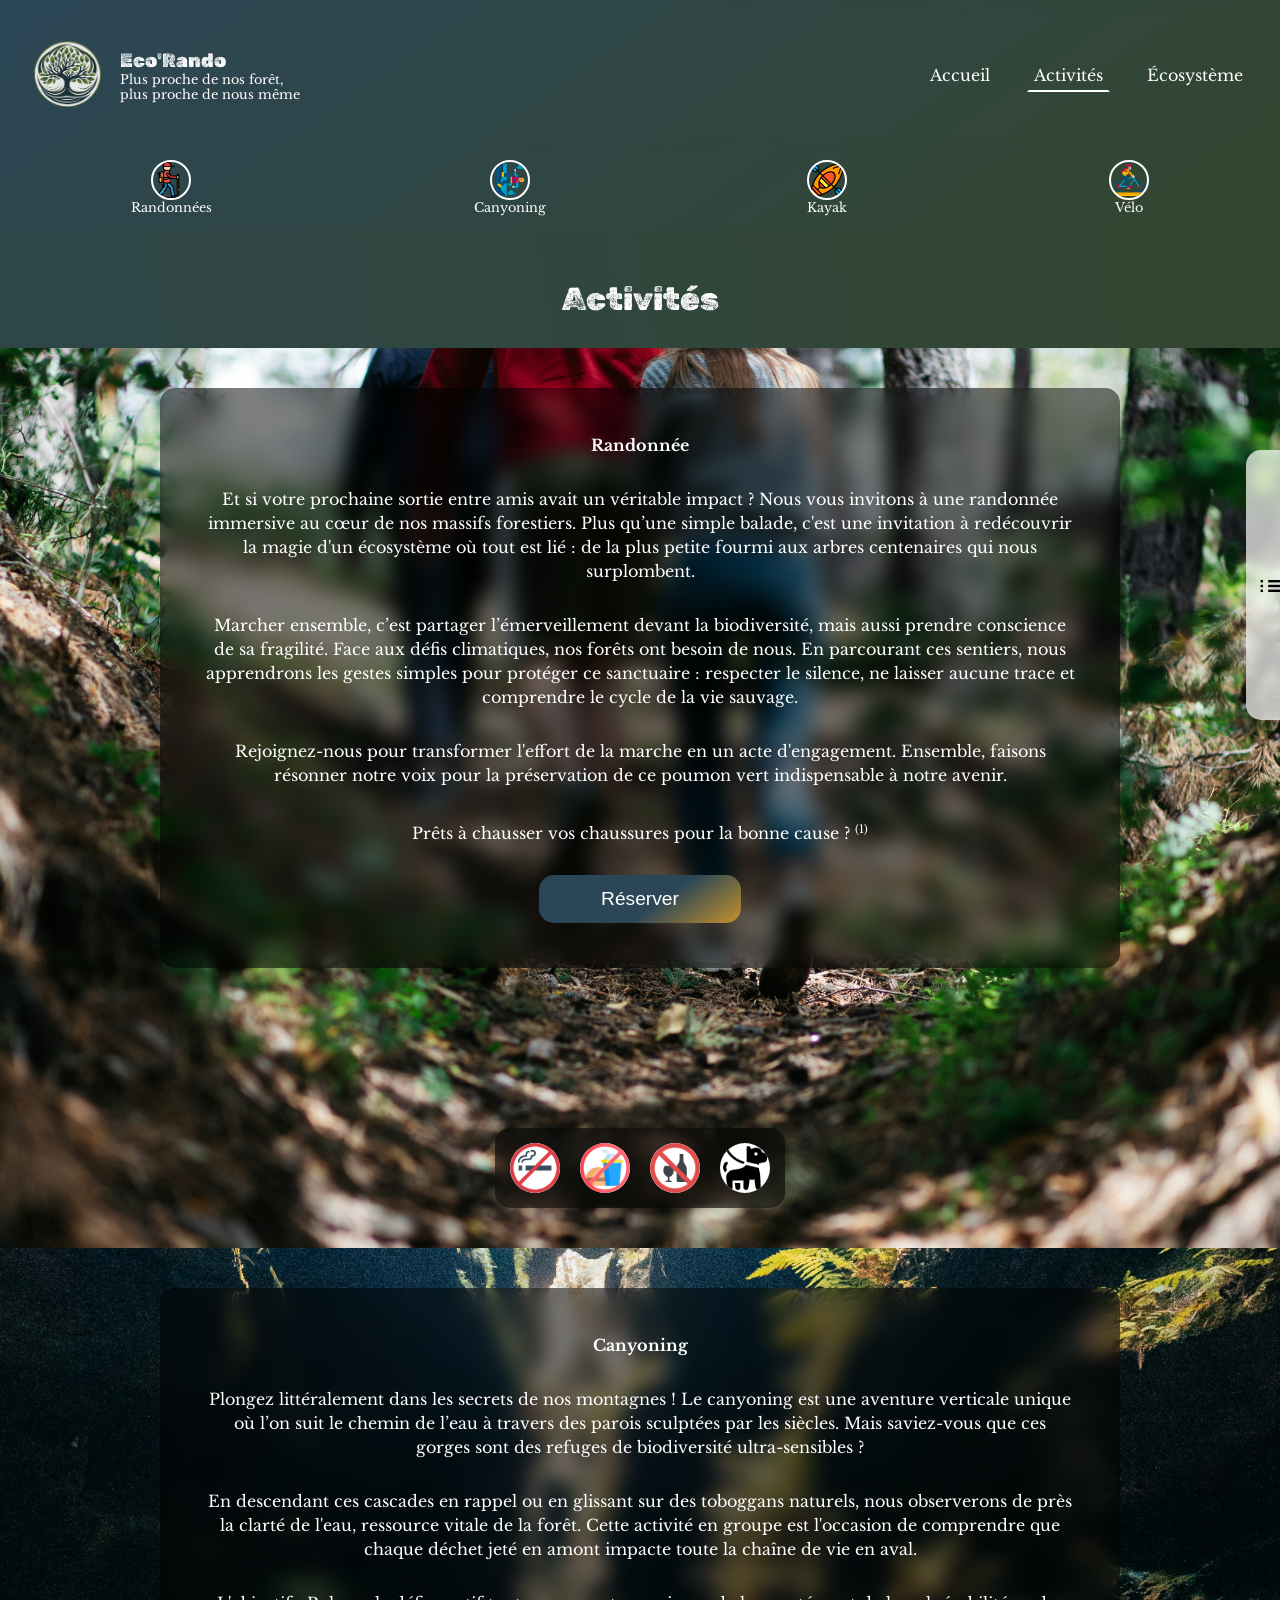
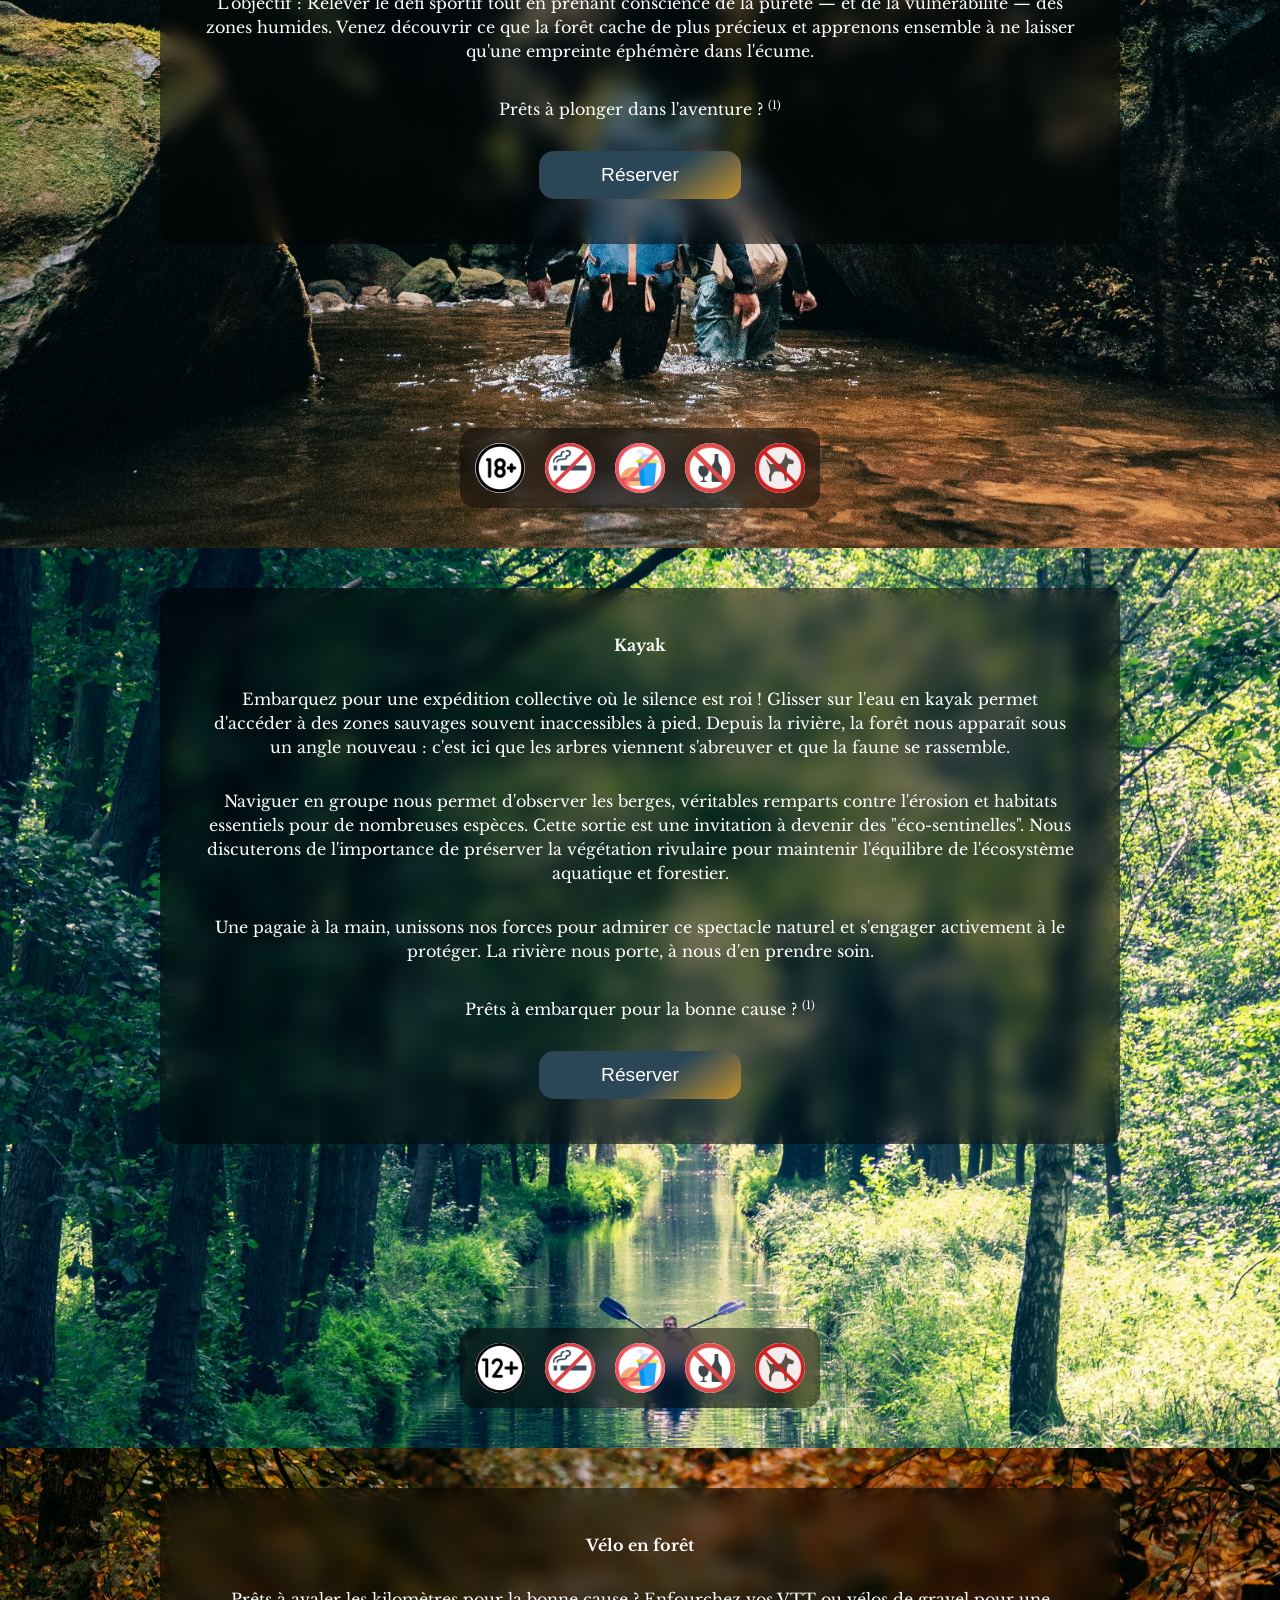
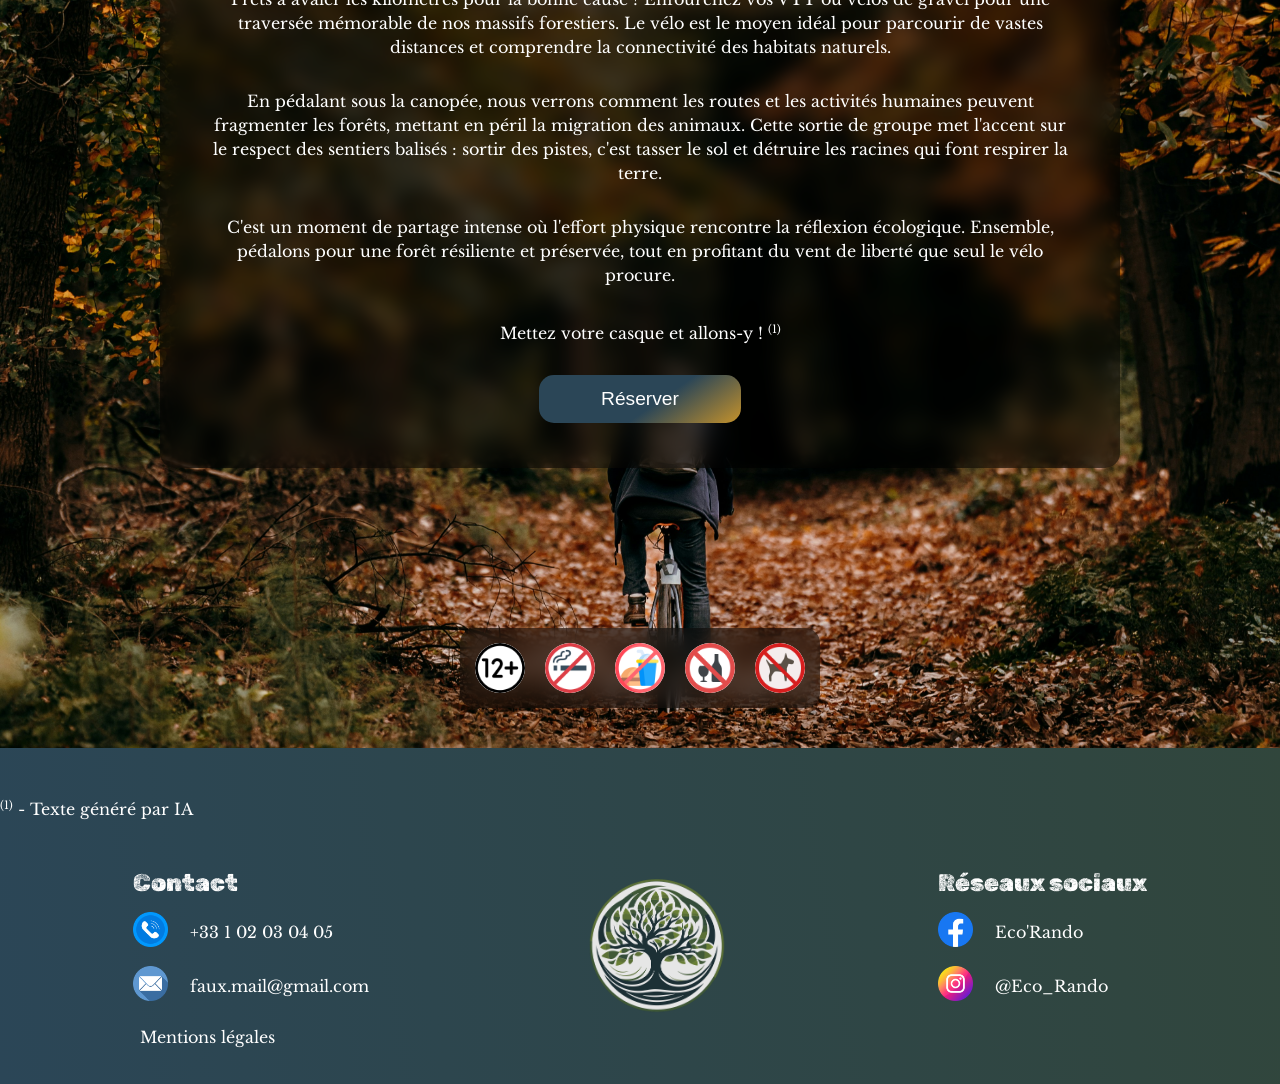
==== pages/activite.html @ 5f913b4e "activite html + css" ====
<!DOCTYPE html>
<html lang="en">
<head>
    <meta charset="UTF-8">
    <meta name="viewport" content="width=device-width, initial-scale=1.0">
    <meta name="author" content="Jeremy D. - Ymeh-Git">
    <meta name="description" content="Page des activités programmées en groupe(randonnées, balades, cyclisme, canyoning, parapentes, ...)">
    <link rel="stylesheet" href="../css/style.css">
    <link rel="stylesheet" href="../css/activite/activite.css">
    <link rel="stylesheet" href="../css/activite/activite-mobile.css">
    <link rel="shortcut icon" href="../img/logo/mickeylit-ai-generated-pixabay.png" type="image/x-icon">
    <title>Eco'Rando - Acitivités</title>
</head>
<body>
    <!-- HEADER -->
    <header id="top">
        <div class="header-name-logo">
            <a href="../index.html">
            <img 
            src="../img/logo/mickeylit-ai-generated-pixabay.png" 
            alt="Logo Eco'Rando arbre générée par IA - Logo de Mickeylit - Pixabay.com" 
            class="logo header-logo">
            </a>
            <div class="name-intro">
                <h1>Eco'Rando</h1>
                <p>Plus proche de nos forêt, <br>plus proche de nous même</p>
            </div>
        </div>
        <label for="burger-menu-input">☰</label>
        <input type="checkbox" id="burger-menu-input" />
        <nav class="header-nav">
            <div class="burger-menu-items">
                <a href="../index.html" class="btn-text-white">Accueil</a>
                <a href="./activite.html" class="btn-text-white active">Activités</a>
                <a href="./ecosysteme.html" class="btn-text-white">Écosystème</a>
            </div>
        </nav>
    </header>
    <!-- MAIN CONTENT -->
    <main class="pb-30">
        <!-- METTRE UNE NAV ASIDE -->
        <nav class="aside-nav">
            <div class="aside-nav-text">
                ⫶☰
            </div>
            <div class="aside-nav-btn">
                <a href="#top">🔝</a>
                <a href="#rando"><img src="../img/logo/marche-freepik-flaticon.png" alt="Bonhomme qui marche - Logo de Freepik - Flaticon.com"></a>
                <a href="#canyoning"><img src="../img/logo/canyoning-paul-j-falticon.png" alt="Bonhomme remontant une rivière - Logo de Paul J. - Flaticon.com"></a>
                <a href="#kayak"><img src="../img/logo/kayak-smashicon-flaticon.png" alt="Kayak vu du dessus - Logo de Smashicon - Flaticon.com"></a>
                <a href="#cycling"><img src="../img/logo/velo-de-montagne-flat-icons-flaticon.png" alt="Bonhomme sur un vélo - Logo de Flat Icons - Flaticon.com"></a>
            </div>
        </nav>
        <!-- NAV -->
        <nav class="section-nav">
            <div class="section-nav-btn-text to-top">
                <a href="#top">🔝</a>
            </div>
            <div class="section-nav-btn-text">
                <a href="#rando"><img src="../img/logo/marche-freepik-flaticon.png" alt="Bonhomme qui marche - Logo de Freepik - Flaticon.com"></a>
                <p>Randonnées</p>
            </div>
            <div class="section-nav-btn-text">
                <a href="#canyoning"><img src="../img/logo/canyoning-paul-j-falticon.png" alt="Bonhomme remontant une rivière - Logo de Paul J. - Flaticon.com"></a>
                <p>Canyoning</p>
            </div>
            <div class="section-nav-btn-text">
                <a href="#kayak"><img src="../img/logo/kayak-smashicon-flaticon.png" alt="Kayak vu du dessus - Logo de Smashicon - Flaticon.com"></a>
                <p>Kayak</p>
            </div>
            <div class="section-nav-btn-text">
                <a href="#cycling"><img src="../img/logo/velo-de-montagne-flat-icons-flaticon.png" alt="Bonhomme sur un vélo - Logo de Flat Icons - Flaticon.com"></a>
                <p>Vélo</p>
            </div>
        </nav>
        <h2 class="section-title">Activités</h2>
        <section class="section-activite" id="rando">
            <img src="../img/randonnee-yevhenii-dubrovskyi--unsplash.jpg" alt="" class="section-activite-logo">
            <div class="text-lien">
                <h3>Randonnée</h3>
                <p class="desktop">
                    Et si votre prochaine sortie entre amis avait un véritable impact ? Nous vous invitons à une randonnée immersive au cœur de nos massifs forestiers. Plus qu’une simple balade, c'est une invitation à redécouvrir la magie d'un écosystème où tout est lié : de la plus petite fourmi aux arbres centenaires qui nous surplombent.
                </p>
                <p>
                    Marcher ensemble, c’est partager l’émerveillement devant la biodiversité, mais aussi prendre conscience de sa fragilité. Face aux défis climatiques, nos forêts ont besoin de nous. En parcourant ces sentiers, nous apprendrons les gestes simples pour protéger ce sanctuaire : respecter le silence, ne laisser aucune trace et comprendre le cycle de la vie sauvage.
                </p>
                <p class="desktop">
                    Rejoignez-nous pour transformer l'effort de la marche en un acte d'engagement. Ensemble, faisons résonner notre voix pour la préservation de ce poumon vert indispensable à notre avenir.
                </p>
                <p>
                    Prêts à chausser vos chaussures pour la bonne cause ? <sup>(1)</sup> 
                </p>
                <div class="lien">
                    <!-- A modal as a reminder about restriction -->
                    <a href="#modal-info-rando" class="btn">Réserver</a>
                </div>
            </div>
            <div class="prevention">
                <img src="../img/logo/prevention/ne-pas-fumer-smalllikeart-flaticon.png" alt="Interdit de fumer - Logo de Smalllikeart - Flaticon.com">
                <img src="../img/logo/prevention/pas-de-nourriture-freepik-flaticon.png" alt="Pas de nourriture - Logo de Freepik - Flaticon.com">
                <img src="../img/logo/prevention/pas-dalcool-vector-market-flaticon.png" alt="Pas d'alcool - Logo de Vector Market - Flaticon.com">
                <img src="../img/logo/prevention/chien-en-laisse-ayub-irawan-flaticon.png" alt="Animal en laisse - Logo de Ayub Irawan - Flaticon.com">
            </div>
        </section>
        <section class="section-activite" id="canyoning">
            <img src="../img/canyoning-josh-fotheringham-GwRlyykKg-M-unsplash.jpg" alt="" class="section-activite-logo">
            <div class="text-lien">
                <h3>Canyoning</h3>
                <p class="desktop">
                    Plongez littéralement dans les secrets de nos montagnes ! Le canyoning est une aventure verticale unique où l’on suit le chemin de l’eau à travers des parois sculptées par les siècles. Mais saviez-vous que ces gorges sont des refuges de biodiversité ultra-sensibles ?
                </p>
                <p>
                    En descendant ces cascades en rappel ou en glissant sur des toboggans naturels, nous observerons de près la clarté de l'eau, ressource vitale de la forêt. Cette activité en groupe est l'occasion de comprendre que chaque déchet jeté en amont impacte toute la chaîne de vie en aval.
                </p>
                <p class="desktop">
                    L'objectif : Relever le défi sportif tout en prenant conscience de la pureté — et de la vulnérabilité — des zones humides. Venez découvrir ce que la forêt cache de plus précieux et apprenons ensemble à ne laisser qu'une empreinte éphémère dans l'écume.
                </p>
                <p>
                    Prêts à plonger dans l'aventure ? <sup>(1)</sup> 
                </p>
                <div class="lien">
                    <!-- A modal as a reminder about restriction -->
                    <a href="#modal-info-canyoning" class="btn">Réserver</a>
                </div>
            </div>
            <div class="prevention">
                <img src="../img/logo/prevention/18-ans-et-plus-altop7-flaticon.png" alt="Interdit aux moins de 18 ans">
                <img src="../img/logo/prevention/ne-pas-fumer-smalllikeart-flaticon.png" alt="Interdit de fumer - Logo de Smalllikeart - Flaticon.com">
                <img src="../img/logo/prevention/pas-de-nourriture-freepik-flaticon.png" alt="Pas de nourriture - Logo de Freepik - Flaticon.com">
                <img src="../img/logo/prevention/pas-dalcool-vector-market-flaticon.png" alt="Pas d'alcool - Logo de Vector Market - Flaticon.com">
                <img src="../img/logo/prevention/pas-danimaux-de-compagnie-roundicons-flaticon.png" alt="Interdit aux animaux de compagnie - Logo de Roundicons - Flaticon.com">
            </div>
        </section>
        <section class="section-activite" id="kayak">
            <img src="../img/kayak-philippe-oursel-Oer7jCMqZtk-unsplash.jpg" alt="" class="section-activite-logo">
            <div class="text-lien">
                <h3>Kayak</h3>
                <p class="desktop">
                    Embarquez pour une expédition collective où le silence est roi ! Glisser sur l'eau en kayak permet d'accéder à des zones sauvages souvent inaccessibles à pied. Depuis la rivière, la forêt nous apparaît sous un angle nouveau : c'est ici que les arbres viennent s'abreuver et que la faune se rassemble.
                </p>
                <p>
                    Naviguer en groupe nous permet d'observer les berges, véritables remparts contre l'érosion et habitats essentiels pour de nombreuses espèces. Cette sortie est une invitation à devenir des "éco-sentinelles". Nous discuterons de l'importance de préserver la végétation rivulaire pour maintenir l'équilibre de l'écosystème aquatique et forestier.
                </p>
                <p class="desktop">
                    Une pagaie à la main, unissons nos forces pour admirer ce spectacle naturel et s'engager activement à le protéger. La rivière nous porte, à nous d'en prendre soin.
                </p>
                <p>
                    Prêts à embarquer pour la bonne cause ? <sup>(1)</sup> 
                </p>
                <div class="lien">
                    <!-- A modal as a reminder about restriction -->
                    <a href="#modal-info-kayak" class="btn">Réserver</a>
                </div>
            </div>
            <div class="prevention">
                <img src="../img/logo/prevention/12-freepik-flaticon.png" alt="Interdit aux moins de 12 ans - Logo de Freepik - Flaticon.com">
                <img src="../img/logo/prevention/ne-pas-fumer-smalllikeart-flaticon.png" alt="Interdit de fumer - Logo de Smalllikeart - Flaticon.com">
                <img src="../img/logo/prevention/pas-de-nourriture-freepik-flaticon.png" alt="Pas de nourriture - Logo de Freepik - Flaticon.com">
                <img src="../img/logo/prevention/pas-dalcool-vector-market-flaticon.png" alt="Pas d'alcool - Logo de Vector Market - Flaticon.com">
                <img src="../img/logo/prevention/pas-danimaux-de-compagnie-roundicons-flaticon.png" alt="Interdit aux animaux de compagnie - Logo de Roundicons - Flaticon.com">
            </div>
        </section>
        <section class="section-activite" id="cycling">
            <img src="../img/velo-jorgen-hendriksen-xu2pJBFTW-M-unsplash.jpg" alt="" class="section-activite-logo">
            <div class="text-lien">
                <h3>Vélo en forêt</h3>
                <p>
                    Prêts à avaler les kilomètres pour la bonne cause ? Enfourchez vos VTT ou vélos de gravel pour une traversée mémorable de nos massifs forestiers. Le vélo est le moyen idéal pour parcourir de vastes distances et comprendre la connectivité des habitats naturels.
                </p>
                <p class="desktop">
                    En pédalant sous la canopée, nous verrons comment les routes et les activités humaines peuvent fragmenter les forêts, mettant en péril la migration des animaux. Cette sortie de groupe met l'accent sur le respect des sentiers balisés : sortir des pistes, c'est tasser le sol et détruire les racines qui font respirer la terre.
                </p>
                <p class="desktop">
                    C'est un moment de partage intense où l'effort physique rencontre la réflexion écologique. Ensemble, pédalons pour une forêt résiliente et préservée, tout en profitant du vent de liberté que seul le vélo procure.
                </p>
                <p>
                    Mettez votre casque et allons-y ! <sup>(1)</sup> 
                </p>
                <div class="lien">
                    <!-- A modal as a reminder about restriction -->
                    <a href="#modal-info-velo" class="btn">Réserver</a>
                </div>
            </div>
            <div class="prevention">
                <img src="../img/logo/prevention/12-freepik-flaticon.png" alt="Interdit aux moins de 12 ans - Logo de Freepik - Flaticon.com">
                <img src="../img/logo/prevention/ne-pas-fumer-smalllikeart-flaticon.png" alt="Interdit de fumer - Logo de Smalllikeart - Flaticon.com">
                <img src="../img/logo/prevention/pas-de-nourriture-freepik-flaticon.png" alt="Pas de nourriture - Logo de Freepik - Flaticon.com">
                <img src="../img/logo/prevention/pas-dalcool-vector-market-flaticon.png" alt="Pas d'alcool - Logo de Vector Market - Flaticon.com">
                <img src="../img/logo/prevention/pas-danimaux-de-compagnie-roundicons-flaticon.png" alt="Interdit aux animaux de compagnie - Logo de Roundicons - Flaticon.com">
            </div>
        </section>
    </main>
    <p class="text-start"><sup>(1)</sup> - Texte généré par IA</p>
    <!-- FOOTER -->
    <footer class="footer pt-50">
        <!-- CONTACT SECTION -->
        <section class="contact">
            <h2>Contact</h2>
            <div class="phone">
                <a href="phoneto:0102030405">
                    <img 
                    src="../img/logo/telephone-ADI_ICONS-flaticon.png" 
                    alt="Logo Téléphone - Logo de ADI_ICONS - Flaticon.com" 
                    class="footer-img">
                </a>
                <a href="phoneto:0102030405" class="btn-text-white">+33 1 02 03 04 05</a>
            </div>
            <div class="email">
                <a href="mailto:faux.mail@gmail.com">
                    <img 
                    src="../img/logo/email-freepik-flaticon.png" 
                    alt="Logo Mail - Logo de Freepik - Flaticon.com" 
                    class="footer-img">
                </a>
                <a href="mailto:faux.mail@gmail.com" class="btn-text-white">faux.mail@gmail.com</a>
            </div>
            <a href="#modal-mentions-légale" class="btn-text-white">Mentions légales</a>
        </section>
        <!-- LOGO -->
        
        <a href="./index.html">
            <img 
            src="../img/logo/mickeylit-ai-generated-pixabay.png" 
            alt="Logo Eco'Rando arbre générée par IA - Logo de Mickeylit - Pixabay.com" 
            class="logo footer-logo">
        </a>
        <!-- SOCIAL MEDIA SECTION -->
        <section class="reseau">
            <h2>Réseaux sociaux</h2>
            <div class="facebook">
                <a href="https://www.facebook.com">
                    <img 
                    src="../img/logo/freepik-facebook-flaticon.png" 
                    alt="Logo Facebook - Logo de Freepik - Flaticon.com" 
                    class="footer-img">
                </a>
                <a href="https://www.facebook.com" class="btn-text-white">Eco'Rando</a>
            </div>
            <div class="instagram">
                <a href="https://www.instagram.com">
                    <img 
                    src="../img/logo/Laisa-islam-instagram-flaticon.png" 
                    alt="Logo Instagram - Logo de Laisa Islam - Flaticon.com" 
                    class="footer-img">
                </a>
                <a href="https://www.instagram.com" class="btn-text-white">@Eco_Rando</a>
            </div>
        </section>
    </footer>
</body>
</html>
---- css/style.css ----
/* FONT IMPORT */
@import url('https://fonts.googleapis.com/css2?family=Rubik+Dirt&display=swap');
@import url('https://fonts.googleapis.com/css2?family=Libre+Baskerville:ital,wght@0,400..700;1,400..700&display=swap');

/* CSS IMPORT */
@import './layout/footer/footer.css';
@import './layout/footer/footer-mobile.css';
@import './layout/header/header.css';
@import './layout/header/header-mobile.css';

/* RESET */
*{
    padding: 0;
    margin: 0;
    box-sizing: border-box;
    font-size: 16px;
    /* confirmed accessibility with #34462e */
    color: #fff;
    font-family: "Libre Baskerville", serif;
}
/* GLOBAL */

*:focus{
    outline: 4px dashed #fff;
}

html{
    overflow-x: clip;
    scroll-behavior: smooth;
}

body{
    /* First test of color, BUT I like it and confirmed accessibility with WebAim contrast checker */
    background: linear-gradient(80deg,#2b4657, #34462e);
}

h1, h2{
    font-family: 'Rubik Dirt', system-ui;
    font-weight: 300;
}

a{
    text-decoration: none;
}

main{
    min-height: 100vh;
}

sup{
    font-size: 0.7em;
}

.section-title{
    margin-top: 50px;
    font-size: 2em;
    text-align: center;
}

.fixed-background-header{
    position:sticky;
    top: 0;
    left: 0;
    right: 0;
    height: 150px;
    background: linear-gradient(145deg,#2b4657, #34462e);
    background-size: 100% 100%;
    backdrop-filter: blur(150px);
    z-index: 3;
}

@media only screen and (max-width: 426px) {
    .fixed-background-header{
        height: 99px;
    }
}
/* /GLOBAL */

/* TOOLS CLASS */
/* TEXT */
.text-end{
    text-align: end;
}

.text-start{
    text-align: start;
}
/* PADDING */
.p-30{
    padding: 30px;
}

.pt-25{
    padding-top: 25px;
}

.pt-50{
    padding-top: 50px;
}

.pt-150{
    padding-top: 150px;
}

.pt-175{
    padding-top: 175px;
}

.px-30{
    padding-left: 30px;
    padding-right: 30px;
}

.py-50{
    padding-top: 50px;
    padding-bottom: 50px;
}
.pb-30{
    padding-bottom: 50px;
}

/* LOGO */
.logo{
    border-radius: 50%;
    transition: 0.8s;
}

.logo:hover{
    filter:drop-shadow(0 0 10px #fff);
    transform: scale(1.1);
}

/* BTN */
/* https://github.com/Ymeh-Git/btn-linear-gradient */
.btn{
    display: flex;
    flex-direction: row;
    justify-content: center;
    align-items: center;
    padding: 10px 60px;
    font-size: 1.2em;
    font-family: sans-serif;
    text-decoration: none;
    color: #fff;
    border-radius: 15px;
    border: 2px solid transparent;

    background: linear-gradient(145deg,#2b4657 30%, #ffaf1b 50% , #34462e 70%);
    background-size: 300% 300%;
    background-position: 5% 50%;
    transition: 
    background-position 0.8s,
    border-color 1s ease-in;
}

.btn:hover{
    background-position: 95% 50%;
    border-color: #fff;
}

.btn-text-white{
    padding: 5px;
    color: white;
    border: 2px solid transparent;
    transition: border-bottom-color 0.5s;
}

.btn-text-white:hover{
    /* confirmed accessibility with #34462e */
    border-bottom-color: #B3E1F9;
}

.active{
    /* confirmed accessibility with #34462e */
    border-bottom-color: #fff;
}

.italic{
    font-style: italic;
    text-decoration: underline;
    font-size: 0.8em;
}
/* /TOOLS CLASS */
---- css/activite/activite.css ----
header{
    position: absolute;
}

main{
    position: relative;
    display: flex;
    flex-direction: column;
    justify-content: flex-start;
    align-items: center;
}

.section-title{
    /* To match with gap in */
    margin-bottom: 30px;
}

/* ASIDE NAV */
.aside-nav{
    position: fixed;
    z-index: 5;
    top: 50%;
    left: 95%;

    display: flex;
    flex-direction: row;
    justify-content: flex-start;
    align-items: center;
    gap: 30px;
    width: 200px;
    padding: 15px 50px 15px 0;

    background-color: rgba(255, 255, 255, 0.7);
    backdrop-filter: blur(5px);
    border-radius: 15px;
    
    transform: translateX(30px);
    transition: 1s;
}

.aside-nav-text{
    display: flex;
    flex-direction: row;
    justify-content: center;
    align-items: center;
    width: 50px;
    height: 50px;
    color: black;
    font-size: 1.2em;
}

.aside-nav:hover, .aside-nav:has(a:focus){
    transform: translateX(-100px);
}

.aside-nav-text p{
    color: black;
}

.aside-nav-btn{
    display: flex;
    flex-direction: column;
    justify-content: flex-start;
    align-items: flex-end;
    gap: 10px;
}

.aside-nav a{
    width: 40px;
    height: 40px;

    display: flex;
    flex-direction: row;
    justify-content: center;
    align-items: center;

    border-radius: 50%;
    background-color: transparent;
    border: 2px solid white;
    transition: 1s;
}

.aside-nav a img{
    border-radius: 50%;
    width: 100%;
    height: 100%;
}

/* NAV BELOW HEADER */
.section-nav{
    padding-top: 160px;
    padding-bottom: 15px;
    width: 100%;
    background: linear-gradient(145deg,#2b4657, #34462e);
    display: flex;
    flex-direction: row;
    justify-content: space-around;
    align-items: center;
    z-index: 3;
}

.section-nav a{
    display: flex;
    flex-direction: row;
    justify-content: center;
    align-items: center;
    width: 40px;
    height: 40px;
    border-radius: 50%;
    background-color: transparent;
    border: 2px solid white;
    transition: 1s;
}

.section-nav a img{
    width: 100%;
    height: 100%;
    border-radius: 50%;
    object-fit: cover;
}

.section-nav a:hover, .aside-nav-btn a:hover{
    box-shadow: 0 0 10px white;
    background-color: #5287a8;
}

.section-nav-btn-text{
    display: flex;
    flex-direction: column;
    justify-content: center;
    align-items: center;
}

.section-nav-btn-text p{
    font-size: 0.8em;
}

/* SECTIONS */

.section-activite{
    position: relative;
    display: flex;
    flex-direction: column;
    justify-content: space-between;
    align-items: center;
    gap: 30px;

    width: 100%;
    min-height: 100vh;
    padding: 40px;
}

.section-activite-logo{
    position: absolute;
    z-index: -1;
    top: 0;
    right: 0;
    left: 0;

    width: 100%;
    height: 100%;
    
    object-fit: cover;
}

.prevention{
    display: flex;
    flex-direction: row;
    flex-wrap: wrap;
    justify-content: center;
    align-items: center;
    gap: 20px;
}

.prevention img{
    width: 50px;
    height: 50px;
    border-radius: 50%;
    background: white;
    object-fit: cover;
}

.prevention, .text-lien{
    padding: 15px;
    border-radius: 15px;
    background-color: rgba(0, 0, 0, 0.5);
    backdrop-filter: blur(10px);
}

.text-lien{
    display: flex;
    flex-direction: column;
    justify-content: flex-start;
    align-items: center;
    width: 80%;
    gap: 30px;
    padding: 45px;
    line-height: 1.5em;
}

.text-lien{
    text-align: center;
}

.text-lien .lien{
    display: flex;
    flex-direction: row;
    justify-content: flex-end;
    align-items: flex-end;
}

.to-top{
    display: none;
}
---- css/activite/activite-mobile.css ----
@media only screen and (max-width: 426px) {
    .asided-nav{
        display: none;
    }

    .to-top{
        display: flex;
        flex-direction: row;
        justify-content: center;
        align-items: center;
    }

    .section-nav{
        position: fixed;
    }

    .section-nav{
        /* 99px(header) + 15px(padding-bottom) */
        padding: 0;
        flex-direction: column;
        height: 100vh;
        width: 12%;

        right: 0;
        top: 0;
        bottom: 0;
        background: linear-gradient(0deg,#2b4657, #34462e);
    }

    .section-nav .section-nav-btn-text p{
        display: none;
    }

    .section-title{
        /* 185px (header+section-nav) +15px */
        margin-top: 114px;
        width: 100%;
        padding-right: 12%;
    }

    .section-activite{
        padding: 20px 0;
        padding-right: calc(12% + 10px);
        justify-content: center;
    }

    .text-lien{
        text-align: start;
        padding: 20px;
    }
    .desktop{
        display: none;
    }

    .prevention{
        display: none;
    }

    footer{
        padding: 10px;
        padding-right: calc(12% + 10px);
    }
}
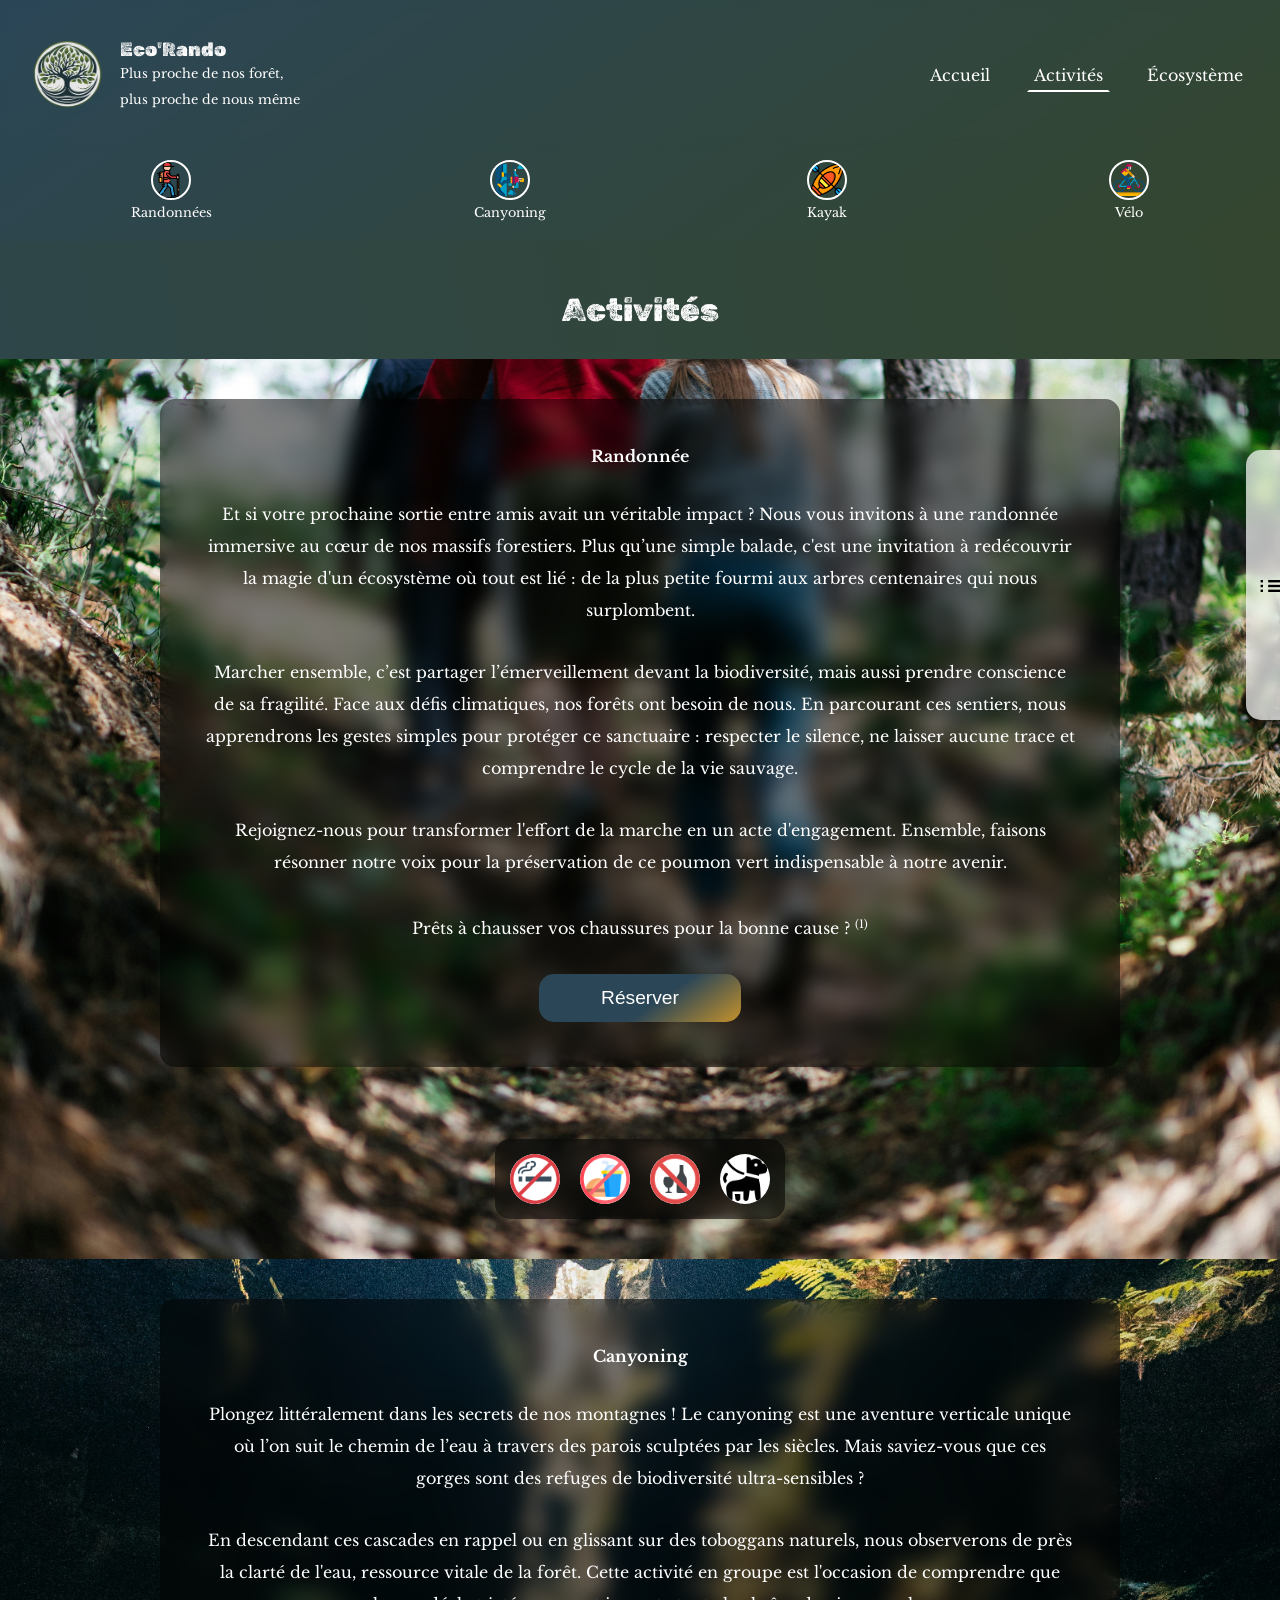
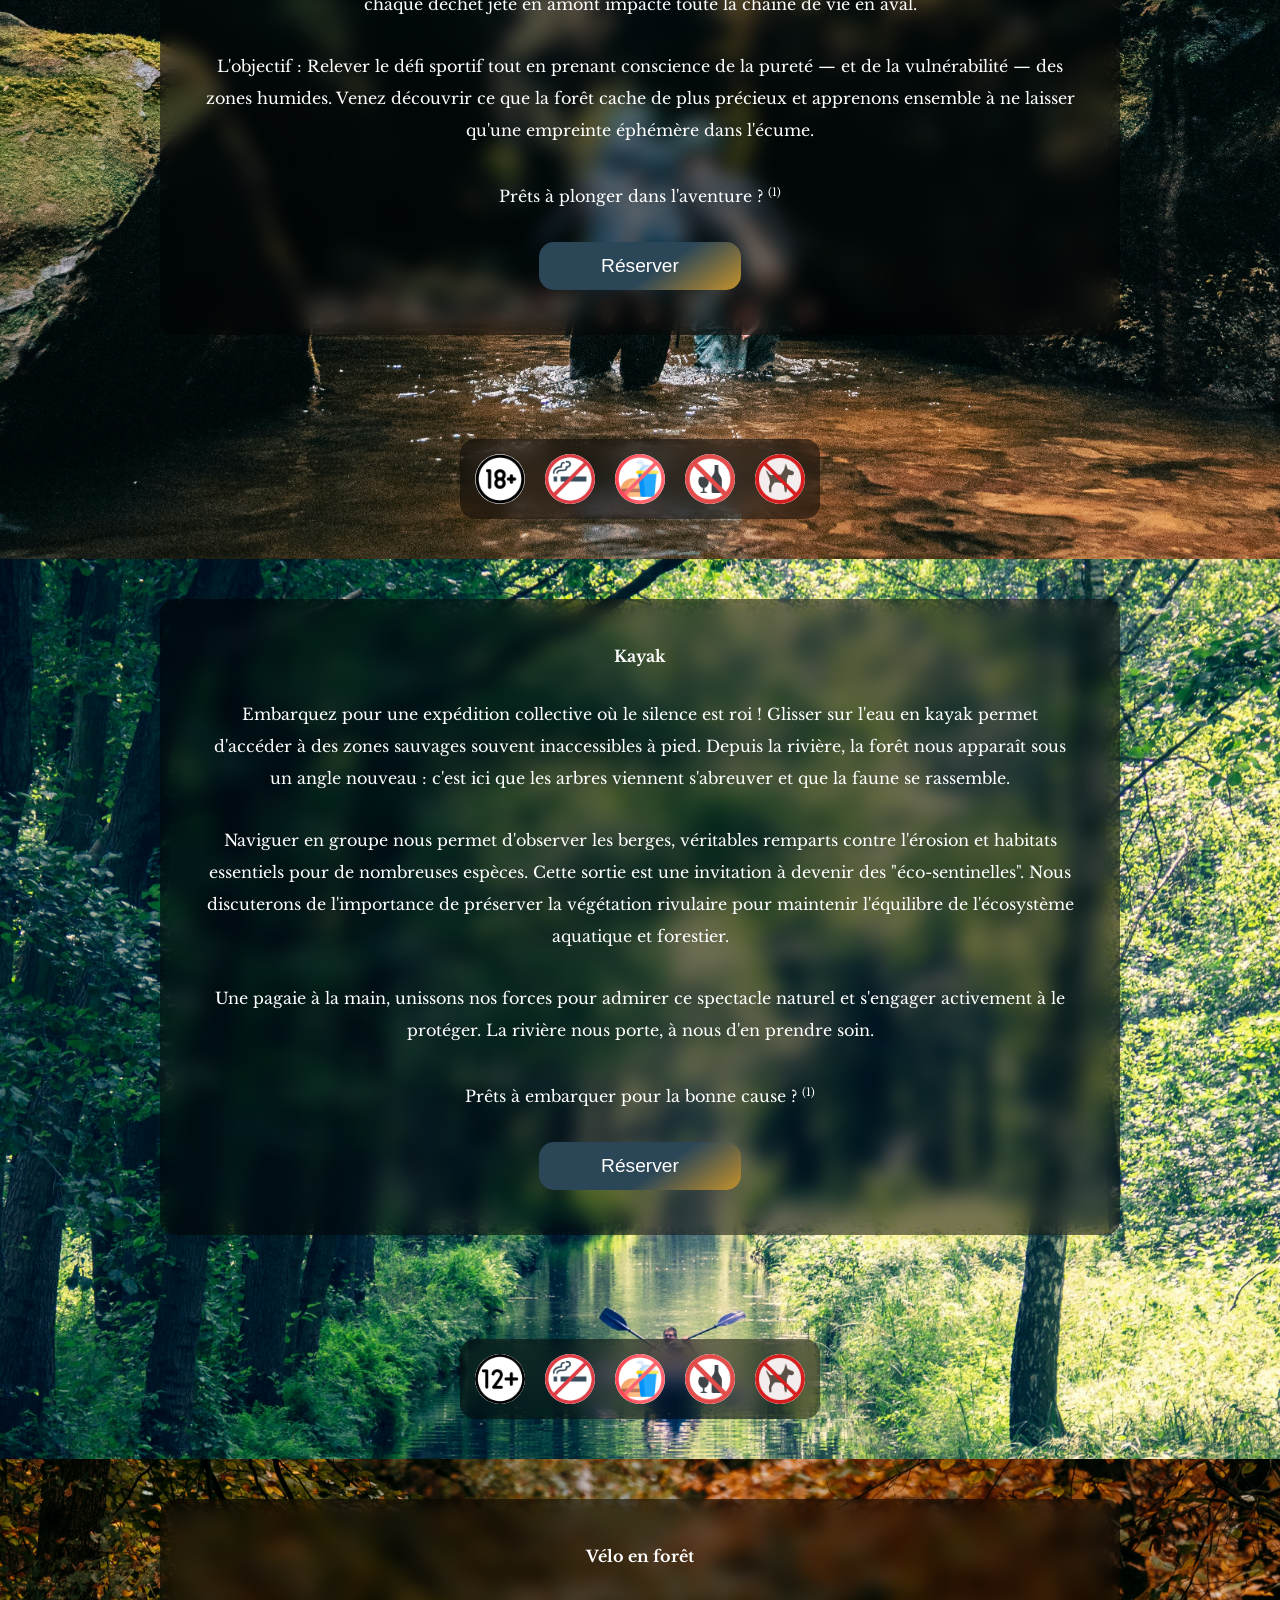
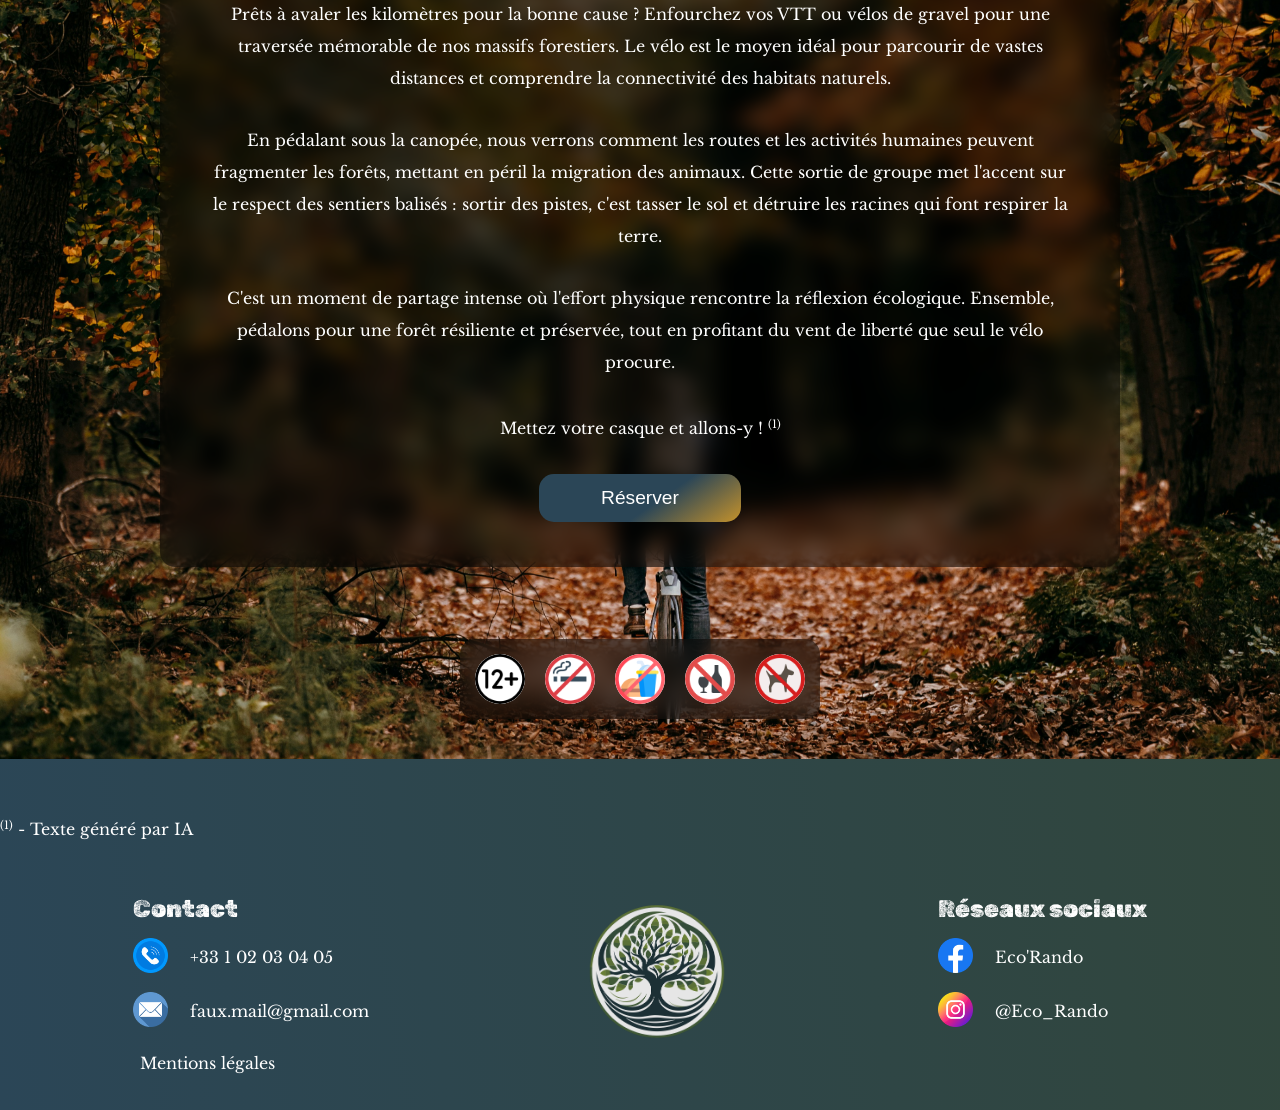
==== commit 1bc9c161: "Modals" ====
--- a/pages/activite.html
+++ b/pages/activite.html
@@ -189,10 +189,203 @@
                 <img src="../img/logo/prevention/pas-danimaux-de-compagnie-roundicons-flaticon.png" alt="Interdit aux animaux de compagnie - Logo de Roundicons - Flaticon.com">
             </div>
         </section>
+            
+        <!-- MODALS -->
+         
+        <!-- MODAL RANDO -->
+        <div id="modal-info-rando" class="overlay">
+            <div class="modal">
+                <h2>Conditions avant réservation</h2>
+                <a class="close" href="#rando">&times;</a>
+                <div class="modal-content">
+                    <div class="modal-prevention">
+                        <p>Concernant l'environnement en général, quelques règles à rappeler : </p>
+                        <p class="message-urgent">⚠️ Ne nourrissez jamais les animaux sauvages et n'interagissez pas avec eux ⚠️</p>
+                        <p class="message-urgent">⚠️ remportez absolument tous vos déchets ⚠️</p>
+                        <div class="modal-image-text">
+                            <img src="../img/logo/prevention/ne-pas-fumer-smalllikeart-flaticon.png" alt="Interdit de fumer - Logo de Smalllikeart - Flaticon.com">
+                            <p>Interdit de fumer</p>
+                        </div>
+                        <div class="modal-image-text">
+                            <img src="../img/logo/prevention/pas-de-nourriture-freepik-flaticon.png" alt="Pas de nourriture - Logo de Freepik - Flaticon.com">
+                            <p>Pas de nourriture</p>
+                        </div>
+                        <div class="modal-image-text">
+                            <img src="../img/logo/prevention/pas-dalcool-vector-market-flaticon.png" alt="Pas d'alcool - Logo de Vector Market - Flaticon.com">
+                            <p>Pas d'alcool</p>
+                        </div>
+                        <div class="modal-image-text">
+                            <img src="../img/logo/prevention/chien-en-laisse-ayub-irawan-flaticon.png" alt="Animal en laisse - Logo de Ayub Irawan - Flaticon.com">
+                            <p>Animaux de compagnies autorisés uniquement en laisse</p>
+                        </div>
+                    </div>
+                    <form action="#modal-reservation" method="#">
+                        <input type="checkbox" name="agreeTerms" id="agreeTerms" required class="input-check">
+                        <label for="agreeTerms">J'accepte de respecter l'integralité des règles</label>
+                        <div class="btn-field">
+                            <input type="submit" value="Continuer" class="btn btn-next">
+                            <a class="btn-close" href="#rando">Annuler</a>
+                        </div>
+                    </form>
+                </div>
+            </div>
+        </div>
+        
+        <!-- MODAL CANYONING -->
+        <div id="modal-info-canyoning" class="overlay">
+            <div class="modal">
+                <h2>Conditions avant réservation</h2>
+                <a class="close" href="#canyoning">&times;</a>
+                <div class="modal-content">
+                    <div class="modal-prevention">
+                        <p>Concernant l'environnement en général, quelques règles à rappeler : </p>
+                        <p class="message-urgent">⚠️ Ne nourrissez jamais les animaux sauvages et n'interagissez pas avec eux ⚠️</p>
+                        <p class="message-urgent">⚠️ remportez absolument tous vos déchets ⚠️</p>
+                        <div class="modal-image-text">
+                            <img src="../img/logo/prevention/18-ans-et-plus-altop7-flaticon.png" alt="Interdit aux moins de 18 ans">
+                            <p>Interdit aux moins de 18 ans</p>
+                        </div>
+                        <div class="modal-image-text">
+                            <img src="../img/logo/prevention/ne-pas-fumer-smalllikeart-flaticon.png" alt="Interdit de fumer - Logo de Smalllikeart - Flaticon.com">
+                            <p>Interdit de fumer</p>
+                        </div>
+                        <div class="modal-image-text">
+                            <img src="../img/logo/prevention/pas-de-nourriture-freepik-flaticon.png" alt="Pas de nourriture - Logo de Freepik - Flaticon.com">
+                            <p>Pas de nourriture</p>
+                        </div>
+                        <div class="modal-image-text">
+                            <img src="../img/logo/prevention/pas-dalcool-vector-market-flaticon.png" alt="Pas d'alcool - Logo de Vector Market - Flaticon.com">
+                            <p>Pas d'alcool</p>
+                        </div>
+                        <div class="modal-image-text">
+                            <img src="../img/logo/prevention/pas-danimaux-de-compagnie-roundicons-flaticon.png" alt="Interdit aux animaux de compagnie - Logo de Roundicons - Flaticon.com">
+                            <p>Interdit aux animaux de compagnie</p>
+                        </div>
+                    </div>
+                    <form action="#modal-reservation" method="#">
+                        <input type="checkbox" name="agreeTerms" id="agreeTerms" required class="input-check">
+                        <label for="agreeTerms">J'accepte de respecter l'integralité des règles</label>
+                        <div class="btn-field">
+                            <input type="submit" value="Continuer" class="btn btn-next">
+                            <a class="btn-close" href="#canyoning">Annuler</a>
+                        </div>
+                    </form>
+                </div>
+            </div>
+        </div>
+        
+        <!-- MODAL KAYAK -->
+        <div id="modal-info-kayak" class="overlay">
+            <div class="modal">
+                <h2>Conditions avant réservation</h2>
+                <a class="close" href="#kayak">&times;</a>
+                <div class="modal-content">
+                    <div class="modal-prevention">
+                        <p>Concernant l'environnement en général, quelques règles à rappeler : </p>
+                        <p class="message-urgent">⚠️ Ne nourrissez jamais les animaux sauvages et n'interagissez pas avec eux ⚠️</p>
+                        <p class="message-urgent">⚠️ remportez absolument tous vos déchets ⚠️</p>
+                        <div class="modal-image-text">
+                            <img src="../img/logo/prevention/12-freepik-flaticon.png" alt="Interdit aux moins de 12 ans - Logo de Freepik - Flaticon.com">
+                            <p>Interdit aux moins de 12 ans</p>
+                        </div>
+                        <div class="modal-image-text">
+                            <img src="../img/logo/prevention/ne-pas-fumer-smalllikeart-flaticon.png" alt="Interdit de fumer - Logo de Smalllikeart - Flaticon.com">
+                            <p>Interdit de fumer</p>
+                        </div>
+                        <div class="modal-image-text">
+                            <img src="../img/logo/prevention/pas-de-nourriture-freepik-flaticon.png" alt="Pas de nourriture - Logo de Freepik - Flaticon.com">
+                            <p>Pas de nourriture</p>
+                        </div>
+                        <div class="modal-image-text">
+                            <img src="../img/logo/prevention/pas-dalcool-vector-market-flaticon.png" alt="Pas d'alcool - Logo de Vector Market - Flaticon.com">
+                            <p>Pas d'alcool</p>
+                        </div>
+                        <div class="modal-image-text">
+                            <img src="../img/logo/prevention/pas-danimaux-de-compagnie-roundicons-flaticon.png" alt="Interdit aux animaux de compagnie - Logo de Roundicons - Flaticon.com">
+                            <p>Interdit aux animaux de compagnie</p>
+                        </div>
+                    </div>
+                    <form action="#modal-reservation" method="#">
+                        <input type="checkbox" name="agreeTerms" id="agreeTerms" required class="input-check">
+                        <label for="agreeTerms">J'accepte de respecter l'integralité des règles</label>
+                        <div class="btn-field">
+                            <input type="submit" value="Continuer" class="btn btn-next">
+                            <a class="btn-close" href="#kayak">Annuler</a>
+                        </div>
+                    </form>
+                </div>
+            </div>
+        </div>
+
+        <!-- MODAL VELO -->
+        <div id="modal-info-velo" class="overlay">
+            <div class="modal">
+                <h2>Conditions avant réservation</h2>
+                <a class="close" href="#cycling">&times;</a>
+                <div class="modal-content">
+                    <div class="modal-prevention">
+                        <p>Concernant l'environnement en général, quelques règles à rappeler : </p>
+                        <p class="message-urgent">⚠️ Ne nourrissez jamais les animaux sauvages et n'interagissez pas avec eux ⚠️</p>
+                        <p class="message-urgent">⚠️ remportez absolument tous vos déchets ⚠️</p>
+                        <div class="modal-image-text">
+                            <img src="../img/logo/prevention/12-freepik-flaticon.png" alt="Interdit aux moins de 12 ans - Logo de Freepik - Flaticon.com">
+                            <p>Interdit aux moins de 12 ans</p>
+                        </div>
+                        <div class="modal-image-text">
+                            <img src="../img/logo/prevention/ne-pas-fumer-smalllikeart-flaticon.png" alt="Interdit de fumer - Logo de Smalllikeart - Flaticon.com">
+                            <p>Interdit de fumer</p>
+                        </div>
+                        <div class="modal-image-text">
+                            <img src="../img/logo/prevention/pas-de-nourriture-freepik-flaticon.png" alt="Pas de nourriture - Logo de Freepik - Flaticon.com">
+                            <p>Pas de nourriture</p>
+                        </div>
+                        <div class="modal-image-text">
+                            <img src="../img/logo/prevention/pas-dalcool-vector-market-flaticon.png" alt="Pas d'alcool - Logo de Vector Market - Flaticon.com">
+                            <p>Pas d'alcool</p>
+                        </div>
+                        <div class="modal-image-text">
+                            <img src="../img/logo/prevention/pas-danimaux-de-compagnie-roundicons-flaticon.png" alt="Interdit aux animaux de compagnie - Logo de Roundicons - Flaticon.com">
+                            <p>Interdit aux animaux de compagnie</p>
+                        </div>
+                    </div>
+                    <form action="#modal-reservation" method="#">
+                        <input type="checkbox" name="agreeTerms" id="agreeTerms" required class="input-check">
+                        <label for="agreeTerms">J'accepte de respecter l'integralité des règles</label>
+                        <div class="btn-field">
+                            <input type="submit" value="Continuer" class="btn btn-next">
+                            <a class="btn-close" href="#cycling">Annuler</a>
+                        </div>
+                    </form>
+                </div>
+            </div>
+        </div>
+
+        <!-- MODAL MENTIONS LEGALES -->
+        <div id="modal-mentions-legale" class="overlay">
+            <div class="modal">
+                <h2>Mentions légales</h2>
+                <a class="close" href="#top">&times;</a>
+                <div class="modal-content">
+                    <div class="modal-prevention">
+                        <h3>Un grand merci à Flo pour cette initiation</h3>
+                        <p>Bravo à celles et ceux qui ont tenu le coup</p>
+                        <h3>Des liens vers le site des personnes qui ont mis en ligne leur site</h3>
+                        <nav class="nav-modal">
+                            <a href="https://festifeurs.wixsite.com/festifeurs" target="_blank" class="btn">Florian</a>
+                            <a href="https://www.mma.fr" target="_blank" class="btn">Ilana</a>
+                            <a href="https://www.espritjeu.com/jeux-de-strategie/cluedo.html?srsltid=AfmBOorwrepINCDK5P5YfbgAwP4-fj6K03Bi5fVCnfO4RjfojUJHM7Mh" target="_blank" class="btn">Élise</a>
+                        </nav>
+                    </div>
+                </div>
+            </div>
+        </div>
     </main>
+    
     <p class="text-start"><sup>(1)</sup> - Texte généré par IA</p>
+    
     <!-- FOOTER -->
     <footer class="footer pt-50">
+
         <!-- CONTACT SECTION -->
         <section class="contact">
             <h2>Contact</h2>
@@ -214,36 +407,37 @@
                 </a>
                 <a href="mailto:faux.mail@gmail.com" class="btn-text-white">faux.mail@gmail.com</a>
             </div>
-            <a href="#modal-mentions-légale" class="btn-text-white">Mentions légales</a>
-        </section>
+            <a href="#modal-mentions-legale" class="btn-text-white">Mentions légales</a>
+        </section>
+
         <!-- LOGO -->
-        
-        <a href="./index.html">
+        <a href="../index.html">
             <img 
             src="../img/logo/mickeylit-ai-generated-pixabay.png" 
             alt="Logo Eco'Rando arbre générée par IA - Logo de Mickeylit - Pixabay.com" 
             class="logo footer-logo">
         </a>
+
         <!-- SOCIAL MEDIA SECTION -->
         <section class="reseau">
             <h2>Réseaux sociaux</h2>
             <div class="facebook">
-                <a href="https://www.facebook.com">
+                <a href="https://www.facebook.com" target="_blank">
                     <img 
                     src="../img/logo/freepik-facebook-flaticon.png" 
                     alt="Logo Facebook - Logo de Freepik - Flaticon.com" 
                     class="footer-img">
                 </a>
-                <a href="https://www.facebook.com" class="btn-text-white">Eco'Rando</a>
+                <a href="https://www.facebook.com" target="_blank" class="btn-text-white">Eco'Rando</a>
             </div>
             <div class="instagram">
-                <a href="https://www.instagram.com">
+                <a href="https://www.instagram.com" target="_blank">
                     <img 
                     src="../img/logo/Laisa-islam-instagram-flaticon.png" 
                     alt="Logo Instagram - Logo de Laisa Islam - Flaticon.com" 
                     class="footer-img">
                 </a>
-                <a href="https://www.instagram.com" class="btn-text-white">@Eco_Rando</a>
+                <a href="https://www.instagram.com" target="_blank" class="btn-text-white">@Eco_Rando</a>
             </div>
         </section>
     </footer>
--- a/css/style.css
+++ b/css/style.css
@@ -49,6 +49,10 @@
 
 sup{
     font-size: 0.7em;
+}
+
+p{
+    line-height: 2em;
 }
 
 .section-title{
@@ -138,6 +142,192 @@
     justify-content: center;
     align-items: center;
     padding: 10px 60px;
+
+    font-size: 1.2em;
+    font-family: sans-serif;
+    text-decoration: none;
+    
+    border-radius: 15px;
+    border: 2px solid transparent;
+    
+    color: #fff;
+    
+    background: linear-gradient(145deg,#2b4657 30%, #ffaf1b 50% , #34462e 70%);
+    background-size: 300% 300%;
+    background-position: 5% 50%;
+    
+    cursor: pointer;
+    
+    transition: all 0.2s ease-out; 
+}
+
+.btn:hover{
+    background-position: 95% 50%;
+    border-color: #fff;
+}
+
+.btn-text-white{
+    padding: 5px;
+    color: white;
+    border: 2px solid transparent;
+    transition: border-bottom-color 0.5s;
+}
+
+.btn-text-white:hover{
+    /* confirmed accessibility with #34462e */
+    border-bottom-color: #B3E1F9;
+}
+
+.active{
+    /* confirmed accessibility with #34462e */
+    border-bottom-color: #fff;
+}
+
+.italic{
+    font-style: italic;
+    text-decoration: underline;
+    font-size: 0.8em;
+}
+
+.underline{
+    text-decoration: underline;
+}
+/* /TOOLS CLASS */
+
+/* MODALS */
+
+html:has(.overlay:target){
+    overflow-y: hidden;
+    scroll-behavior: auto;
+}
+
+.overlay{
+    position: absolute;
+    top: 0;
+    left: 0;
+    right: 0;
+    z-index: 999;
+    transition: opacity 200ms;
+    visibility: hidden;
+    opacity: 0;
+    height: 100vh;
+    width: 100vw;
+}
+
+.overlay:target{
+    visibility: visible;
+    opacity: 1;
+}
+
+.modal{
+    height: 100%;
+    width: 100%;
+    padding: 50px;
+
+    background-color: #fffeea;
+    color: black;
+
+    position: relative;
+    overflow: auto;
+}
+
+.modal p{
+    color: black;
+}
+.modal h2{
+    width: 100%;
+    text-align: center;
+    color: black;
+    font-size: 2em;
+}
+
+.modal h3{
+    color: black;
+}
+
+.modal .close{
+    position: absolute;
+    top: 5%;
+    right: 5%;
+    opacity: 0.8;
+    font-size: 3em;
+    border-radius: 50%;
+    text-decoration: none;
+    transition: all 200ms;
+    color: black;
+    transition: 1s all ease;
+}
+
+.modal .close:hover{
+    transform: rotate(360deg);
+    color: #A02C2C;
+}
+
+.modal-content{
+    height: 95%;
+    display: flex;
+    flex-direction: column;
+    justify-content: flex-start;
+    align-items: center;
+}
+
+.modal-prevention{
+    display: flex;
+    flex-direction: column;
+    justify-content: flex-start;
+    align-items: stretch;
+    width: 50%;
+    gap: 30px;
+    padding: 20px;
+}
+
+.modal-prevention .modal-image-text{
+    display: flex;
+    flex-direction: row;
+    justify-content: flex-start;
+    align-items: center;
+    gap: 30px;
+}
+
+.modal-prevention .modal-image-text img{
+    width: 50px;
+    height: 50px;
+
+    display: flex;
+    flex-direction: row;
+    justify-content: center;
+    align-items: center;
+
+    border-radius: 50%;
+}
+
+.modal-prevention .modal-image-text p{
+    text-align: start;
+}
+
+.modal-content form{
+    width: 50%;
+    padding: 20px;
+}
+
+.modal-content form label{
+    color: black;
+}
+
+.modal-content form:has(:not(.input-check:checked)) .btn-next{
+    display: none;
+}
+
+.modal-content form:has(.input-check:checked) .btn-next{
+    display: block;
+}
+
+.btn-close{
+    display: flex;
+    flex-direction: row;
+    justify-content: center;
+    align-items: center;
+    padding: 10px 60px;
     font-size: 1.2em;
     font-family: sans-serif;
     text-decoration: none;
@@ -145,39 +335,62 @@
     border-radius: 15px;
     border: 2px solid transparent;
 
-    background: linear-gradient(145deg,#2b4657 30%, #ffaf1b 50% , #34462e 70%);
+    background: linear-gradient(145deg,#A02C2C 30%, #ffaf1b 50% , #fff42a 70%);
     background-size: 300% 300%;
     background-position: 5% 50%;
-    transition: 
-    background-position 0.8s,
-    border-color 1s ease-in;
-}
-
-.btn:hover{
+    transition: all 0.2s ease-out; 
+}
+
+.btn-close:hover{
     background-position: 95% 50%;
-    border-color: #fff;
-}
-
-.btn-text-white{
-    padding: 5px;
-    color: white;
-    border: 2px solid transparent;
-    transition: border-bottom-color 0.5s;
-}
-
-.btn-text-white:hover{
-    /* confirmed accessibility with #34462e */
-    border-bottom-color: #B3E1F9;
-}
-
-.active{
-    /* confirmed accessibility with #34462e */
-    border-bottom-color: #fff;
-}
-
-.italic{
-    font-style: italic;
-    text-decoration: underline;
-    font-size: 0.8em;
-}
-/* /TOOLS CLASS */+    color: #000;
+    border-color: #000;
+}
+
+.btn-field{
+    display: flex;
+    flex-direction: row;
+    justify-content: space-between;
+    align-items: stretch;
+    margin: 20px 0;
+}
+
+
+.modal-content .modal-prevention .message-urgent{
+    width: 100%;
+    background-color: #ffe8e8;
+    border: 2px solid #ff0000;
+    border-radius: 15px;
+    color: red;
+    padding: 15px 30px;
+    text-align: center;
+}
+
+.nav-modal{
+    display: flex;
+    flex-direction: column;
+    justify-content: flex-start;
+    align-items: stretch;
+    gap: 20px;
+}
+
+@media only screen and (max-width: 426px) {
+    *{
+        font-size: 14px;
+    }
+
+    .btn, .btn-close{
+        padding: 10px 40px;
+    }
+
+    .modal{
+        padding: 30px;
+    }
+
+    .modal-prevention{
+        padding: 0;
+    }
+    .modal-prevention, .modal-content form{
+        width: 100%;
+    }
+}
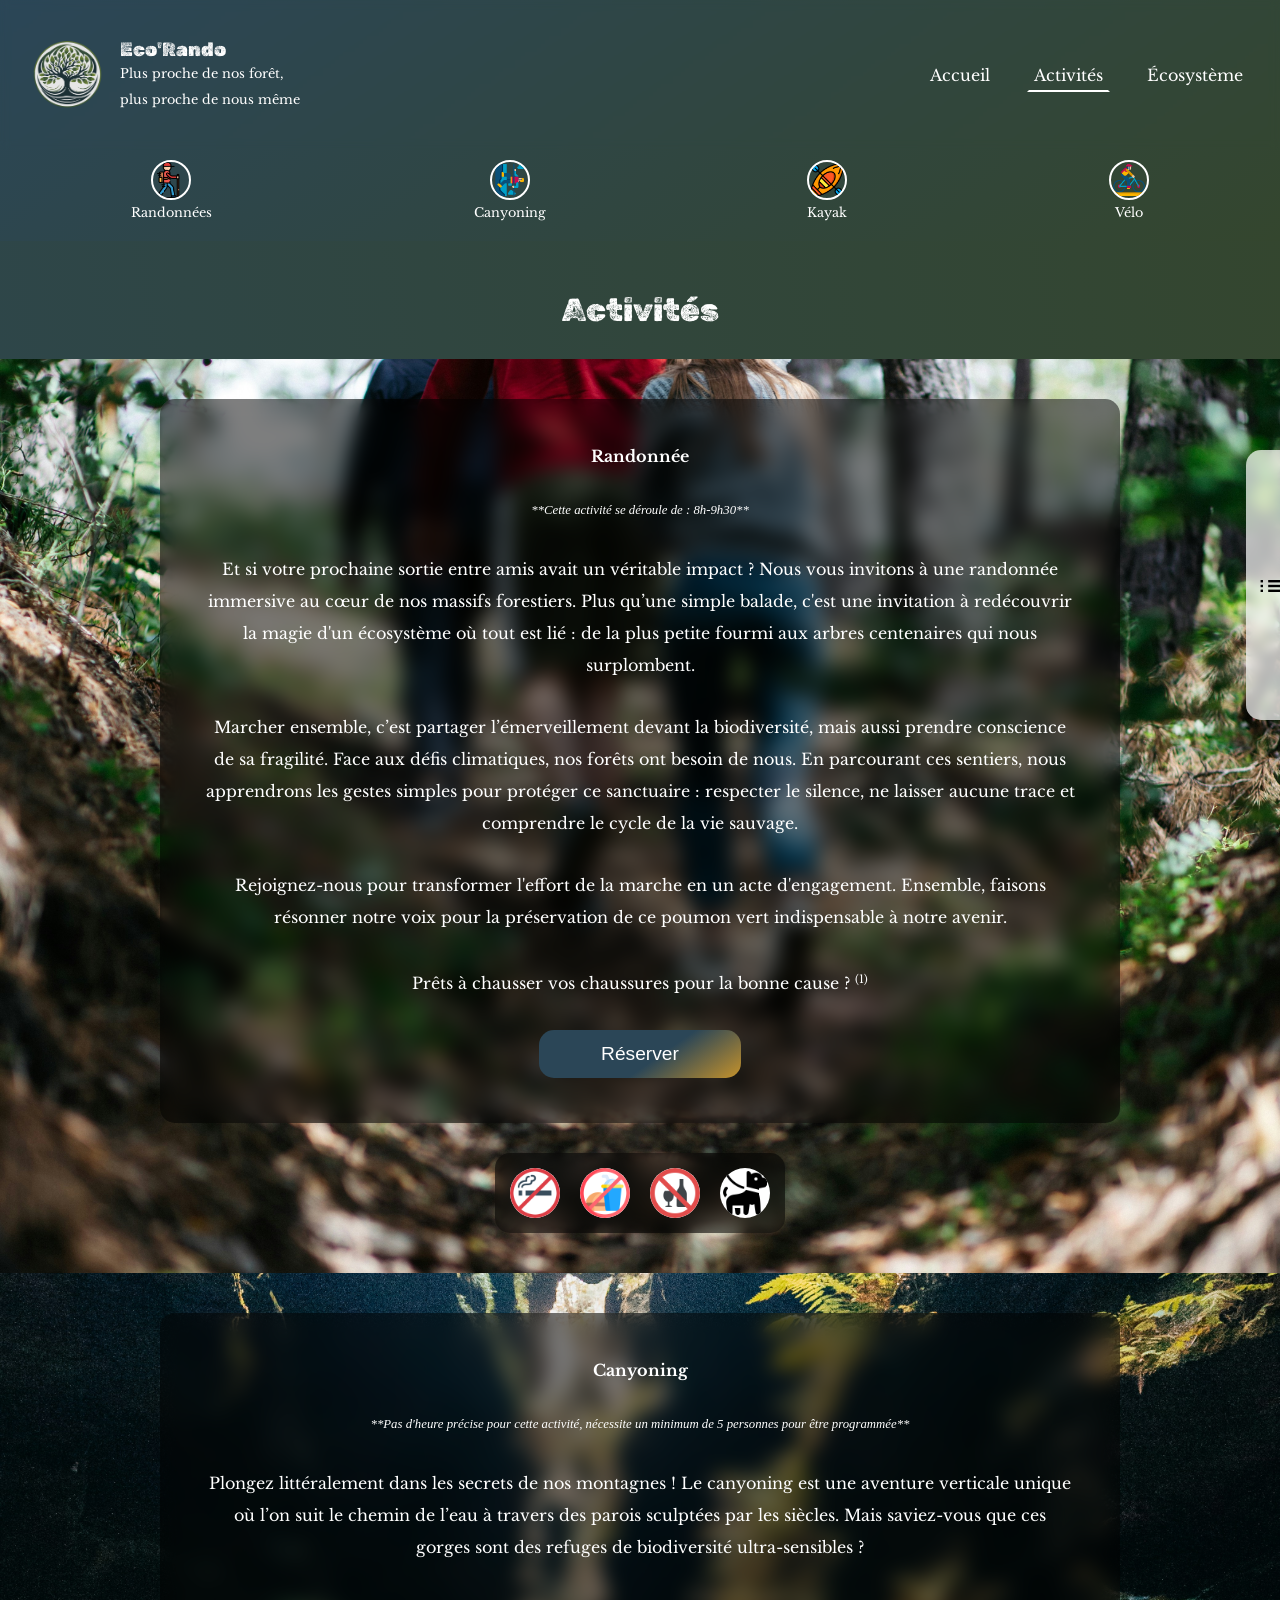
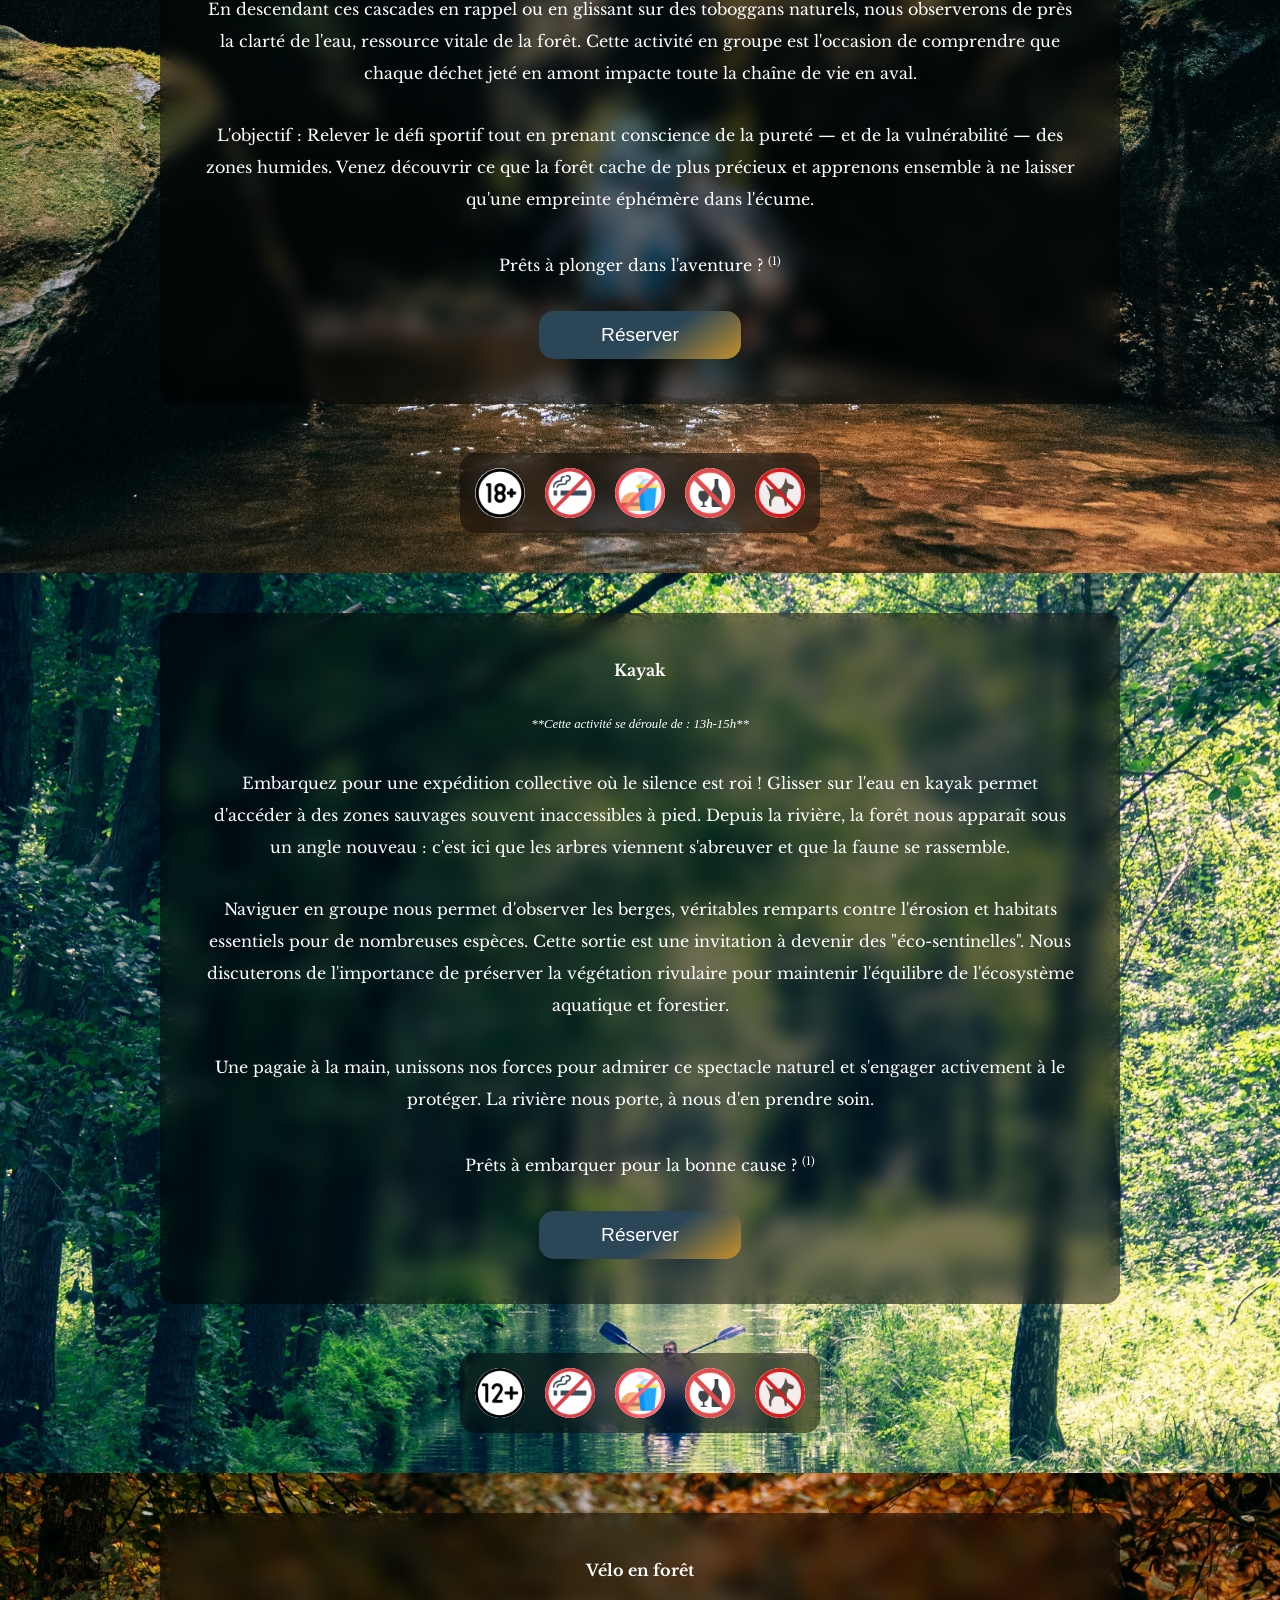
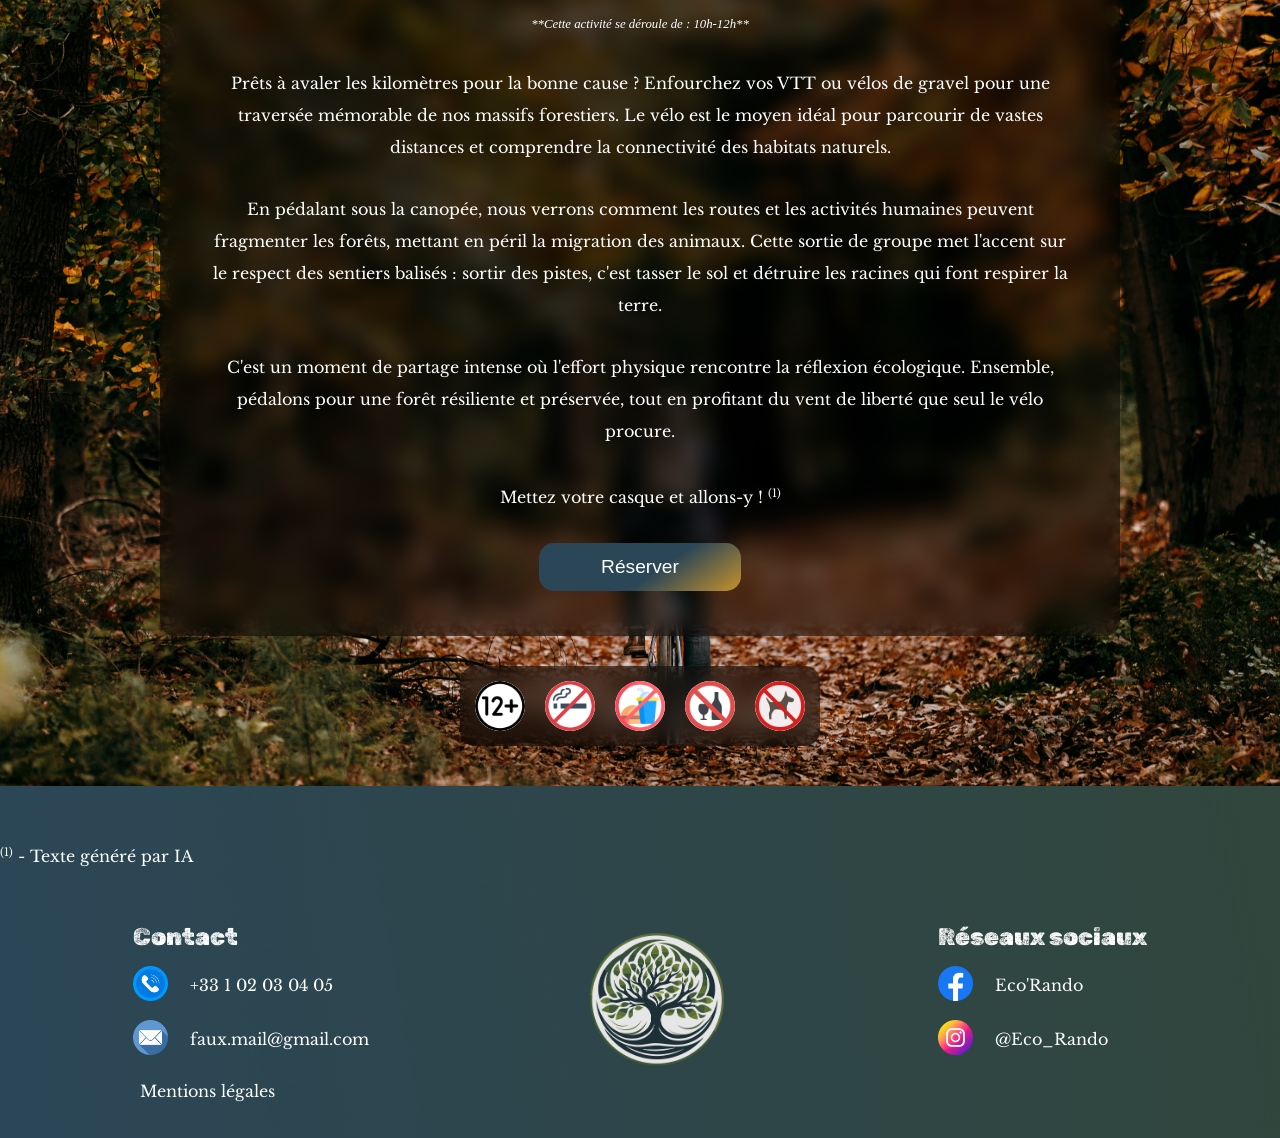
==== commit a9957b5b: "few adjustement + modal resa + resa accepted" ====
--- a/pages/activite.html
+++ b/pages/activite.html
@@ -78,6 +78,7 @@
             <img src="../img/randonnee-yevhenii-dubrovskyi--unsplash.jpg" alt="" class="section-activite-logo">
             <div class="text-lien">
                 <h3>Randonnée</h3>
+                <p class="horaire">**Cette activité se déroule de : 8h-9h30**</p>
                 <p class="desktop">
                     Et si votre prochaine sortie entre amis avait un véritable impact ? Nous vous invitons à une randonnée immersive au cœur de nos massifs forestiers. Plus qu’une simple balade, c'est une invitation à redécouvrir la magie d'un écosystème où tout est lié : de la plus petite fourmi aux arbres centenaires qui nous surplombent.
                 </p>
@@ -106,6 +107,7 @@
             <img src="../img/canyoning-josh-fotheringham-GwRlyykKg-M-unsplash.jpg" alt="" class="section-activite-logo">
             <div class="text-lien">
                 <h3>Canyoning</h3>
+                <p class="horaire">**Pas d'heure précise pour cette activité, nécessite un minimum de 5 personnes pour être programmée**</p>
                 <p class="desktop">
                     Plongez littéralement dans les secrets de nos montagnes ! Le canyoning est une aventure verticale unique où l’on suit le chemin de l’eau à travers des parois sculptées par les siècles. Mais saviez-vous que ces gorges sont des refuges de biodiversité ultra-sensibles ?
                 </p>
@@ -135,6 +137,7 @@
             <img src="../img/kayak-philippe-oursel-Oer7jCMqZtk-unsplash.jpg" alt="" class="section-activite-logo">
             <div class="text-lien">
                 <h3>Kayak</h3>
+                <p class="horaire">**Cette activité se déroule de : 13h-15h**</p>
                 <p class="desktop">
                     Embarquez pour une expédition collective où le silence est roi ! Glisser sur l'eau en kayak permet d'accéder à des zones sauvages souvent inaccessibles à pied. Depuis la rivière, la forêt nous apparaît sous un angle nouveau : c'est ici que les arbres viennent s'abreuver et que la faune se rassemble.
                 </p>
@@ -164,6 +167,7 @@
             <img src="../img/velo-jorgen-hendriksen-xu2pJBFTW-M-unsplash.jpg" alt="" class="section-activite-logo">
             <div class="text-lien">
                 <h3>Vélo en forêt</h3>
+                <p class="horaire">**Cette activité se déroule de : 10h-12h**</p>
                 <p>
                     Prêts à avaler les kilomètres pour la bonne cause ? Enfourchez vos VTT ou vélos de gravel pour une traversée mémorable de nos massifs forestiers. Le vélo est le moyen idéal pour parcourir de vastes distances et comprendre la connectivité des habitats naturels.
                 </p>
@@ -219,7 +223,7 @@
                             <p>Animaux de compagnies autorisés uniquement en laisse</p>
                         </div>
                     </div>
-                    <form action="#modal-reservation" method="#">
+                    <form action="./activite.html#modal-reservation-rando" method="#">
                         <input type="checkbox" name="agreeTerms" id="agreeTerms" required class="input-check">
                         <label for="agreeTerms">J'accepte de respecter l'integralité des règles</label>
                         <div class="btn-field">
@@ -230,7 +234,35 @@
                 </div>
             </div>
         </div>
-        
+        <!-- MODAL RESA RANDO -->
+        <div id="modal-reservation-rando" class="overlay">
+            <div class="modal">
+                <h2>Réservation Randonnée</h2>
+                <a class="close" href="#rando">&times;</a>
+                    <form action="./activite.html#resa-accepted" method="#" class="form-resa">
+                        <label for="name">Nom</label>
+                        <input type="text" placeholder="Doe..." class="form-input" required>
+                        <label for="firstname">Prénom</label>
+                        <input type="text" placeholder="John" class="form-input" required>
+                        <label for="date">Réserver une date</label>
+                        <input type="date" class="form-input" required>
+                        <div class="checkbox">
+                            <input type="checkbox" name="agreeTerms" id="agreeTerms" class="input-check" required >
+                            <label for="agreeTerms">Je m'engage à respecter les horaires indiqués</label>
+                        </div>
+                        <div class="checkbox">
+                            <input type="checkbox" name="agreeTermsEPI" required >
+                            <label for="agreeTermsEPI">Je m'engage à lire les <a href="https://www.ffrandonnee.fr/randonner/la-charte-du-randonneur/les-bons-gestes" target="_blank" class="condition">règles de sécurité</a></label>
+                        </div>
+                        <div class="btn-field">
+                            <input type="submit" value="Réserver" class="btn btn-resa">
+                            <a class="btn-close" href="#rando">Annuler</a>
+                        </div>
+                    </form>
+                </div>
+            </div>
+        </div>
+
         <!-- MODAL CANYONING -->
         <div id="modal-info-canyoning" class="overlay">
             <div class="modal">
@@ -262,7 +294,7 @@
                             <p>Interdit aux animaux de compagnie</p>
                         </div>
                     </div>
-                    <form action="#modal-reservation" method="#">
+                    <form action="./activite.html#modal-reservation-canyoning" method="#">
                         <input type="checkbox" name="agreeTerms" id="agreeTerms" required class="input-check">
                         <label for="agreeTerms">J'accepte de respecter l'integralité des règles</label>
                         <div class="btn-field">
@@ -274,6 +306,35 @@
             </div>
         </div>
         
+        <!-- MODAL RESA CANYONING -->
+        <div id="modal-reservation-canyoning" class="overlay">
+            <div class="modal">
+                <h2>Réservation Canyoning</h2>
+                <a class="close" href="#canyoning">&times;</a>
+                    <form action="#resa-accepted" method="#" class="form-resa">
+                        <label for="name">Nom</label>
+                        <input type="text" placeholder="Doe..." class="form-input" required>
+                        <label for="firstname">Prénom</label>
+                        <input type="text" placeholder="John" class="form-input" required>
+                        <label for="date">Réserver une date</label>
+                        <input type="date" class="form-input" required>
+                        <div class="checkbox">
+                            <input type="checkbox" name="agreeTerms" id="agreeTerms" class="input-check" required >
+                            <label for="agreeTerms">Je m'engage à respecter les horaires indiqués</label>
+                        </div>
+                        <div class="checkbox">
+                            <input type="checkbox" name="agreeTermsEPI" required >
+                            <label for="agreeTermsEPI">Je m'engage à lire les <a href="https://lesgeckos.fr/canyoning/securite-canyoning/" target="_blank" class="condition">règles de sécurité</a></label>
+                        </div>
+                        <div class="btn-field">
+                            <input type="submit" value="Réserver" class="btn btn-resa">
+                            <a class="btn-close" href="#canyoning">Annuler</a>
+                        </div>
+                    </form>
+                </div>
+            </div>
+        </div>
+
         <!-- MODAL KAYAK -->
         <div id="modal-info-kayak" class="overlay">
             <div class="modal">
@@ -305,11 +366,40 @@
                             <p>Interdit aux animaux de compagnie</p>
                         </div>
                     </div>
-                    <form action="#modal-reservation" method="#">
+                    <form action="./activite.html#modal-reservation-kayak" method="#">
                         <input type="checkbox" name="agreeTerms" id="agreeTerms" required class="input-check">
                         <label for="agreeTerms">J'accepte de respecter l'integralité des règles</label>
                         <div class="btn-field">
                             <input type="submit" value="Continuer" class="btn btn-next">
+                            <a class="btn-close" href="#kayak">Annuler</a>
+                        </div>
+                    </form>
+                </div>
+            </div>
+        </div>
+
+        <!-- MODAL RESA KAYAK -->
+        <div id="modal-reservation-kayak" class="overlay">
+            <div class="modal">
+                <h2>Réservation Kayak</h2>
+                <a class="close" href="#kayak">&times;</a>
+                    <form action="#resa-accepted" method="#" class="form-resa">
+                        <label for="name">Nom</label>
+                        <input type="text" placeholder="Doe..." class="form-input" required>
+                        <label for="firstname">Prénom</label>
+                        <input type="text" placeholder="John" class="form-input" required>
+                        <label for="date">Réserver une date</label>
+                        <input type="date" class="form-input" required>
+                        <div class="checkbox">
+                            <input type="checkbox" name="agreeTerms" id="agreeTerms" class="input-check" required >
+                            <label for="agreeTerms">Je m'engage à respecter les horaires indiqués</label>
+                        </div>
+                        <div class="checkbox">
+                            <input type="checkbox" name="agreeTermsEPI" required >
+                            <label for="agreeTermsEPI">Je m'engage à lire les <a href="https://www.canoes-butterfly.fr/les-regles-de-securite-en-canoe-kayak/" target="_blank" class="condition">règles de sécurité</a></label>
+                        </div>
+                        <div class="btn-field">
+                            <input type="submit" value="Réserver" class="btn btn-resa">
                             <a class="btn-close" href="#kayak">Annuler</a>
                         </div>
                     </form>
@@ -348,7 +438,7 @@
                             <p>Interdit aux animaux de compagnie</p>
                         </div>
                     </div>
-                    <form action="#modal-reservation" method="#">
+                    <form action="./activite.html#modal-reservation-velo" method="#">
                         <input type="checkbox" name="agreeTerms" id="agreeTerms" required class="input-check">
                         <label for="agreeTerms">J'accepte de respecter l'integralité des règles</label>
                         <div class="btn-field">
@@ -356,6 +446,44 @@
                             <a class="btn-close" href="#cycling">Annuler</a>
                         </div>
                     </form>
+                </div>
+            </div>
+        </div>
+        
+        <!-- MODAL RESA KAYAK -->
+        <div id="modal-reservation-velo" class="overlay">
+            <div class="modal">
+                <h2>Réservation Vélo</h2>
+                <a class="close" href="#cycling">&times;</a>
+                    <form action="#resa-accepted" method="#" class="form-resa">
+                        <label for="name">Nom</label>
+                        <input type="text" placeholder="Doe..." class="form-input" required>
+                        <label for="firstname">Prénom</label>
+                        <input type="text" placeholder="John" class="form-input" required>
+                        <label for="date">Réserver une date</label>
+                        <input type="date" class="form-input" required>
+                        <div class="checkbox">
+                            <input type="checkbox" name="agreeTerms" id="agreeTerms" class="input-check" required >
+                            <label for="agreeTerms">Je m'engage à respecter les horaires indiqués</label>
+                        </div>
+                        <div class="checkbox">
+                            <input type="checkbox" name="agreeTermsEPI" required >
+                            <label for="agreeTermsEPI">Je m'engage à lire les <a href="https://www.canoes-butterfly.fr/les-regles-de-securite-en-canoe-kayak/" target="_blank" class="condition">règles de sécurité</a></label>
+                        </div>
+                        <div class="btn-field">
+                            <input type="submit" value="Réserver" class="btn btn-resa">
+                            <a class="btn-close" href="#cycling">Annuler</a>
+                        </div>
+                    </form>
+                </div>
+            </div>
+        </div>
+
+        <!-- MODAL RESA ACCEPTED -->
+        <div id="resa-accepted" class="overlay-resa-accepted">
+            <div class="modal-resa-accepted">
+                <a class="close" href="#">&times;</a>
+                <p>✅ Votre réservation a été transmise</p>
                 </div>
             </div>
         </div>
--- a/css/style.css
+++ b/css/style.css
@@ -21,7 +21,9 @@
 /* GLOBAL */
 
 *:focus{
-    outline: 4px dashed #fff;
+    box-shadow: 0 0 10px #fff;
+    outline: 3px solid #A02C2C;
+    /* outline: 4px dashed #A02C2C; */
 }
 
 html{
@@ -214,6 +216,7 @@
     width: 100vw;
 }
 
+
 .overlay:target{
     visibility: visible;
     opacity: 1;
@@ -229,13 +232,19 @@
 
     position: relative;
     overflow: auto;
+
+    display: flex;
+    flex-direction: column;
+    justify-content: flex-start;
+    align-items: center;
 }
 
 .modal p{
     color: black;
 }
+
 .modal h2{
-    width: 100%;
+    width: 90%;
     text-align: center;
     color: black;
     font-size: 2em;
@@ -251,7 +260,7 @@
     right: 5%;
     opacity: 0.8;
     font-size: 3em;
-    border-radius: 50%;
+    border-radius: 20px;
     text-decoration: none;
     transition: all 200ms;
     color: black;
@@ -265,6 +274,7 @@
 
 .modal-content{
     height: 95%;
+    width: 100%;
     display: flex;
     flex-direction: column;
     justify-content: flex-start;
@@ -341,7 +351,7 @@
     transition: all 0.2s ease-out; 
 }
 
-.btn-close:hover{
+.btn-close:hover, .btn-close:focus{
     background-position: 95% 50%;
     color: #000;
     border-color: #000;
--- a/css/activite/activite.css
+++ b/css/activite/activite.css
@@ -13,6 +13,11 @@
 .section-title{
     /* To match with gap in */
     margin-bottom: 30px;
+}
+
+.horaire{
+    font-size: 0.8em;
+    font-style: italic;
 }
 
 /* ASIDE NAV */
@@ -211,4 +216,118 @@
 
 .to-top{
     display: none;
+}
+
+.form-resa{
+    display: flex;
+    flex-direction: column;
+    justify-content: flex-start;
+    align-items: stretch;
+    gap: 15px;
+    width: 50%;
+}
+
+.form-resa .form-input, .form-resa label{
+    color: #000;
+}
+
+.form-resa .form-input{
+    padding: 5px;   
+    border-radius: 5px;
+}
+
+.condition{
+    color: black;
+    text-decoration: underline;
+}
+
+.overlay-resa-accepted{
+    position: fixed;
+    bottom: 2%;
+    right: 10%;
+    z-index: 999;
+    transition: opacity 200ms;
+    /* visibility: hidden; */
+    opacity: 0;
+    height: 120px;
+    width: 250px;
+    transform: translateX(200%);
+}
+
+.overlay-resa-accepted:target{
+    visibility: visible;
+    opacity: 1;
+    animation: 
+    pop-scroll 1.5s linear forwards,
+    fade 1s 5s linear forwards;
+}
+
+.modal-resa-accepted{
+    height: 100%;
+    width: 100%;
+    padding: 5px;
+
+    background-color: #e1ffe1;
+    color: black;
+
+    position: relative;
+
+    display: flex;
+    flex-direction: column;
+    justify-content: center;
+    align-items: center;
+    transition: 1s;
+    border-radius: 20px;
+}
+
+.modal-resa-accepted p{
+    color: green;
+    width: 80%;
+    font-size: 0.8em;
+    text-align: center;
+}
+
+.modal-resa-accepted .close{
+    position: absolute;
+    top: 5%;
+    right: 5%;
+    opacity: 0.8;
+    font-size: 3em;
+    border-radius: 20px;
+    text-decoration: none;
+    transition: all 200ms;
+    color: rgb(32, 103, 31);
+    transition: 1s all ease;
+}
+
+.modal-resa-accepted .close:focus, .modal-resa-accepted .close:hover{
+    transform: rotate(360deg);
+    color: #A02C2C;
+}
+
+
+@keyframes pop-scroll {
+    0%{
+        opacity: 0;
+    }
+    100% {
+        opacity: 1;
+        transform: translateX(0);
+    }
+}
+
+@keyframes fade {
+    0%{
+        opacity: 0.8;
+    }
+
+    50%{
+        transform: scale(0.8);
+        opacity: 0.5;
+    }
+    100%{
+        transform: scale(0.5);
+        opacity: 0;
+        visibility: hidden;
+    }
 }
--- a/css/activite/activite-mobile.css
+++ b/css/activite/activite-mobile.css
@@ -60,4 +60,8 @@
         padding: 10px;
         padding-right: calc(12% + 10px);
     }
+
+    .form-resa{
+        width: 100%;
+    }
 }
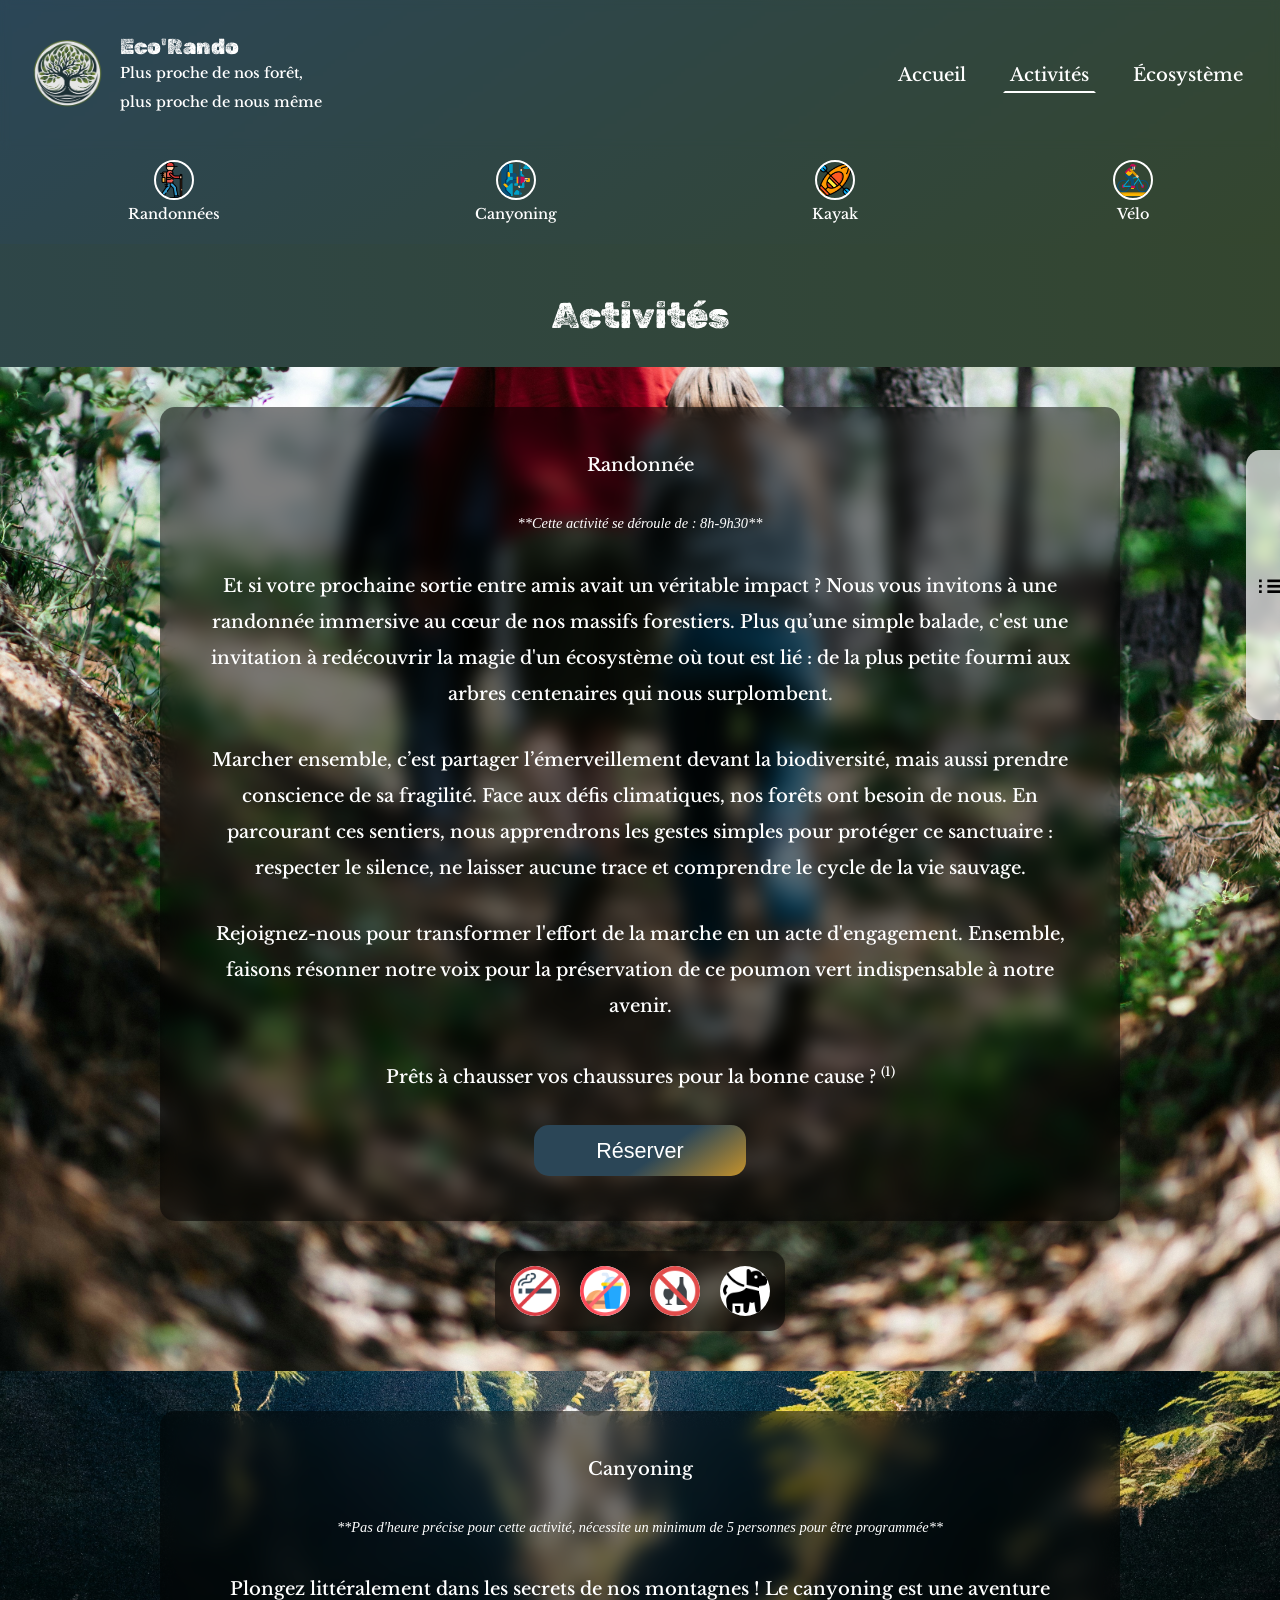
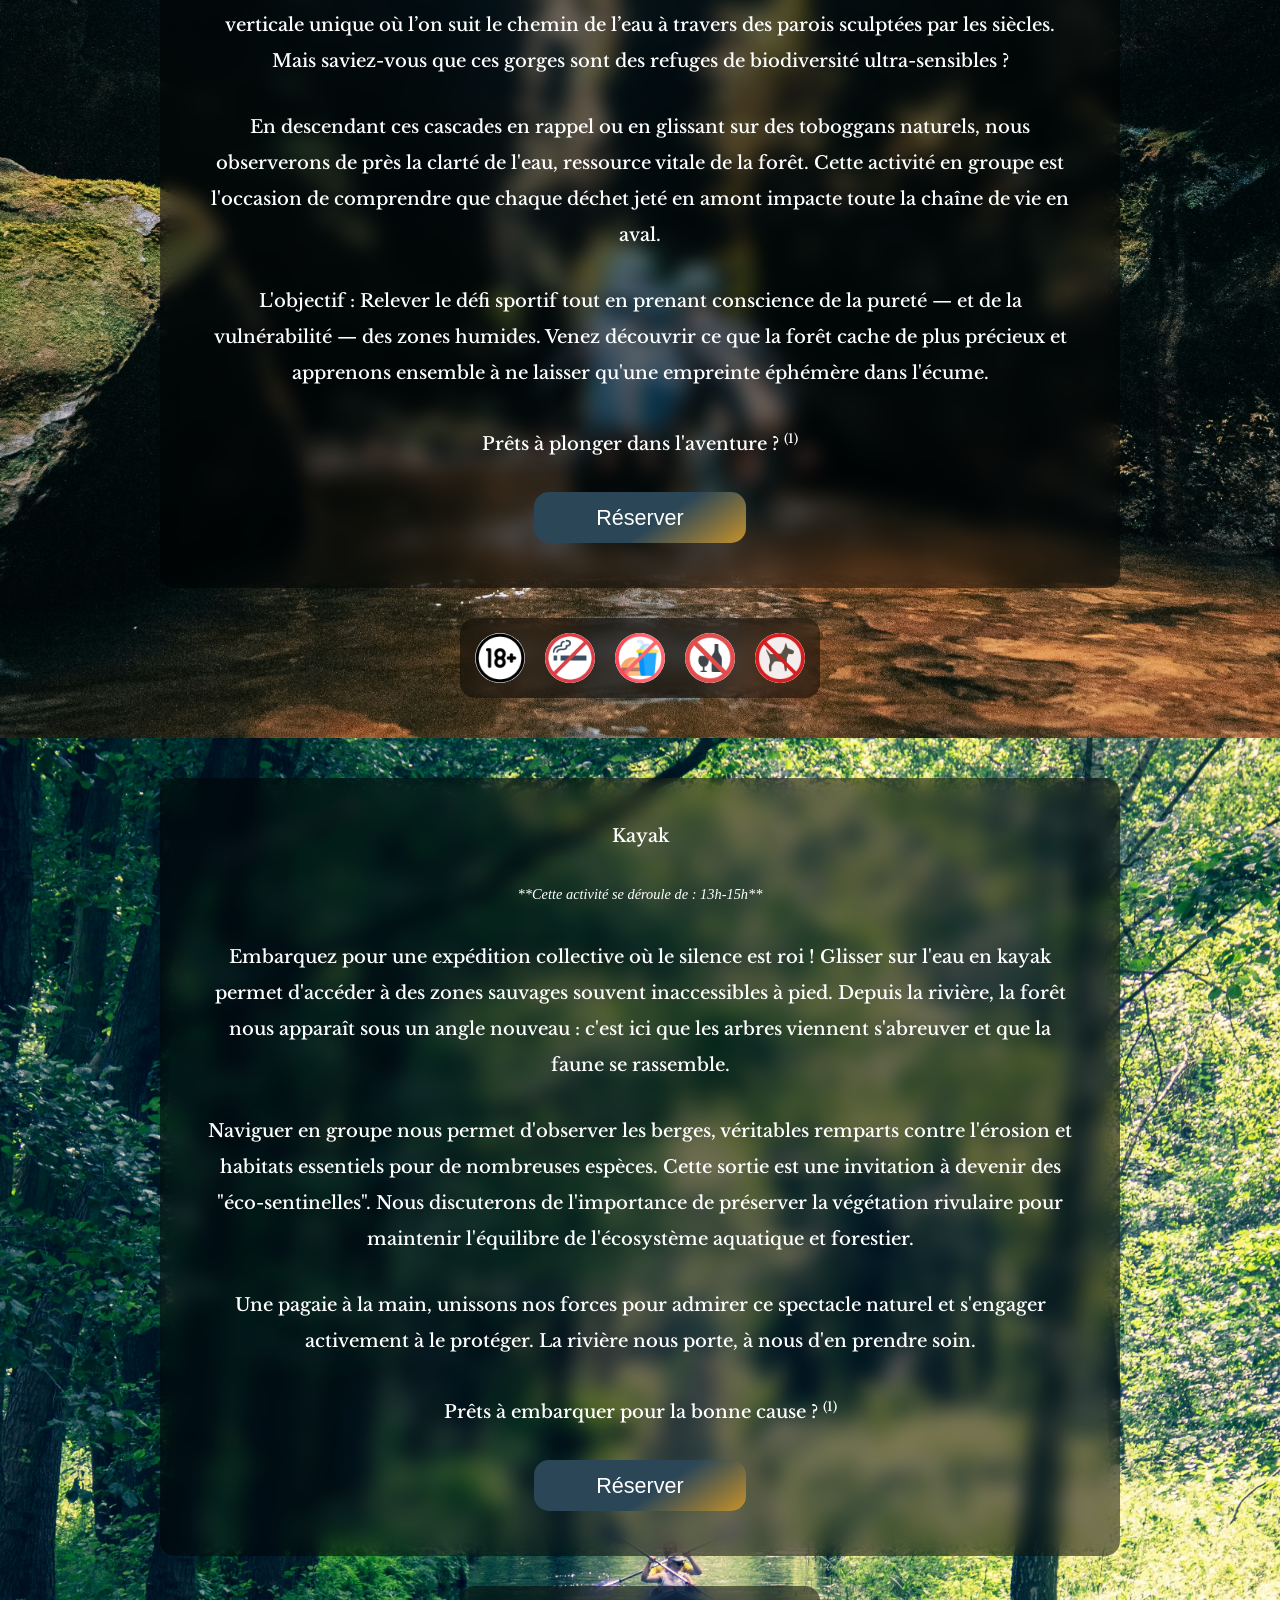
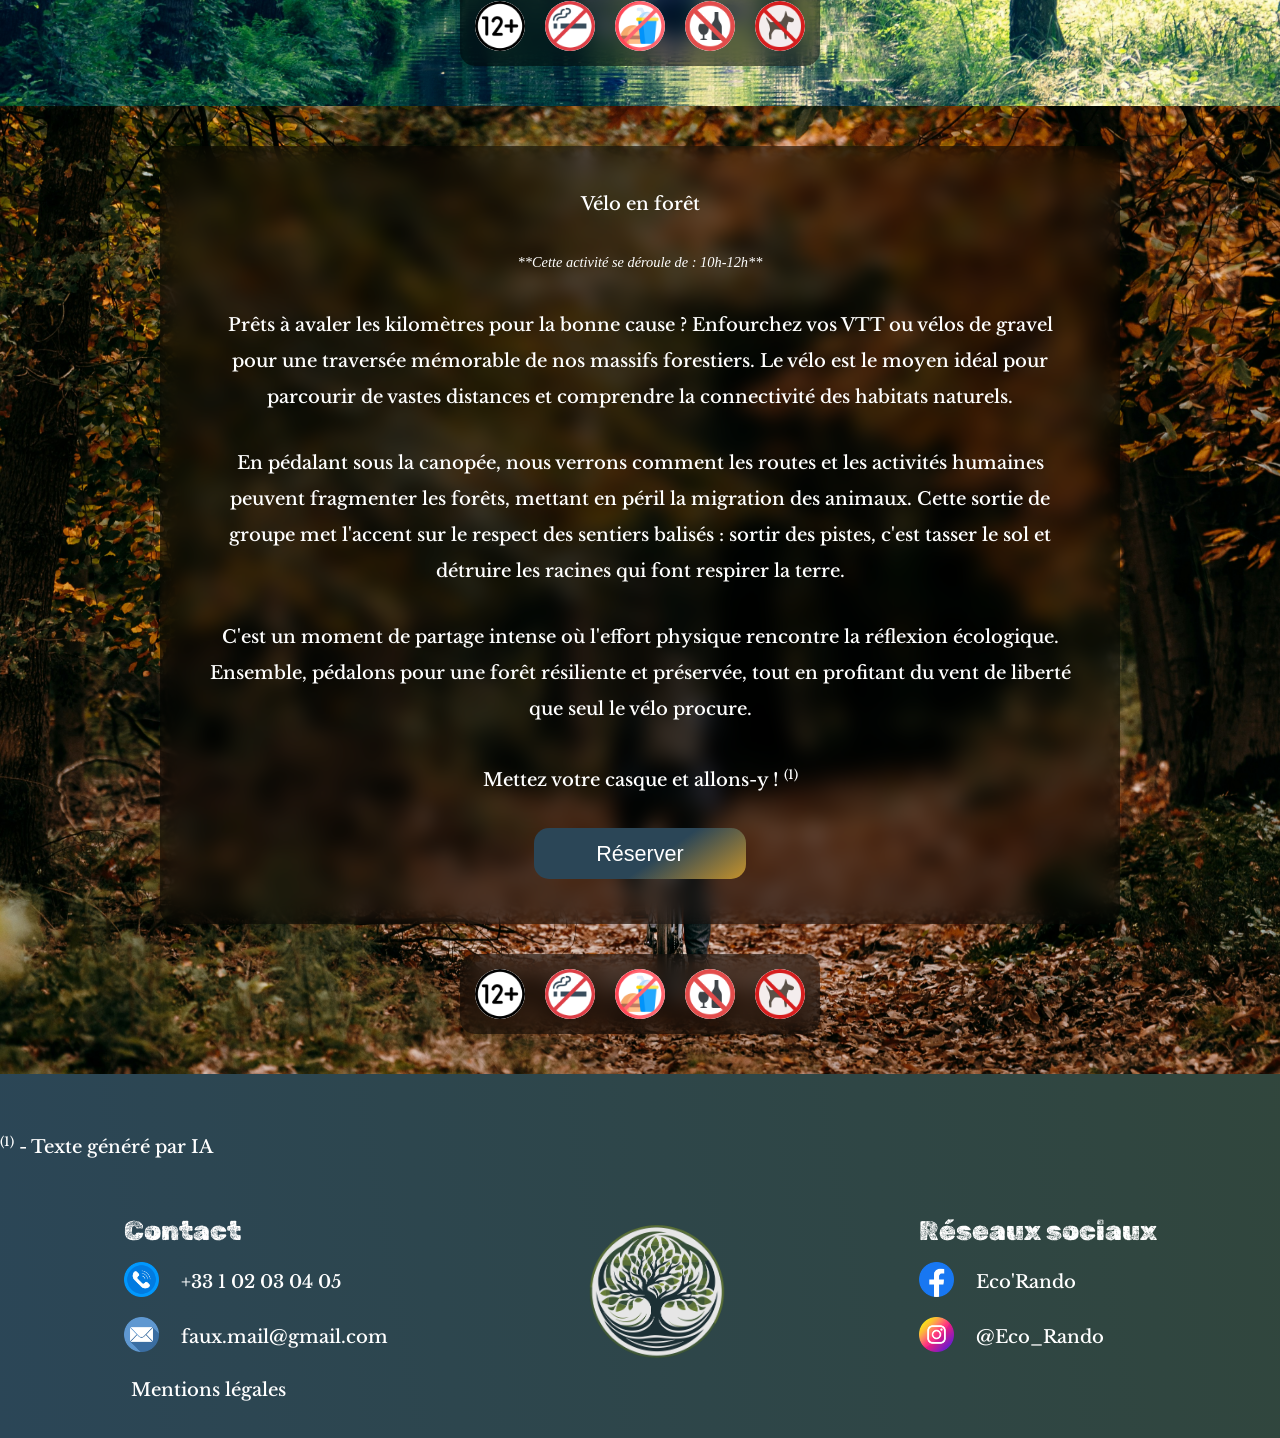
==== commit e800ac40: "lang en to fr" ====
--- a/pages/activite.html
+++ b/pages/activite.html
@@ -1,5 +1,5 @@
 <!DOCTYPE html>
-<html lang="en">
+<html lang="fr">
 <head>
     <meta charset="UTF-8">
     <meta name="viewport" content="width=device-width, initial-scale=1.0">
@@ -75,7 +75,7 @@
         </nav>
         <h2 class="section-title">Activités</h2>
         <section class="section-activite" id="rando">
-            <img src="../img/randonnee-yevhenii-dubrovskyi--unsplash.jpg" alt="" class="section-activite-logo">
+            <img src="../img/randonnee-yevhenii-dubrovskyi--unsplash.jpg" alt="Trois personnes sur un chemin pentu en randonnée dans une forêt - Image de Yevhenii Dubrovskyi - Unsplash.com" class="section-activite-logo">
             <div class="text-lien">
                 <h3>Randonnée</h3>
                 <p class="horaire">**Cette activité se déroule de : 8h-9h30**</p>
@@ -104,7 +104,7 @@
             </div>
         </section>
         <section class="section-activite" id="canyoning">
-            <img src="../img/canyoning-josh-fotheringham-GwRlyykKg-M-unsplash.jpg" alt="" class="section-activite-logo">
+            <img src="../img/canyoning-josh-fotheringham-GwRlyykKg-M-unsplash.jpg" alt="Deux personnes marchant dans une rivière en équipement de canyoning - Image de Josh Fotheringham - Unsplash.com" class="section-activite-logo">
             <div class="text-lien">
                 <h3>Canyoning</h3>
                 <p class="horaire">**Pas d'heure précise pour cette activité, nécessite un minimum de 5 personnes pour être programmée**</p>
@@ -134,7 +134,7 @@
             </div>
         </section>
         <section class="section-activite" id="kayak">
-            <img src="../img/kayak-philippe-oursel-Oer7jCMqZtk-unsplash.jpg" alt="" class="section-activite-logo">
+            <img src="../img/kayak-philippe-oursel-Oer7jCMqZtk-unsplash.jpg" alt="Deux personnes faisant du kayak sur une rivière au centre d'une forêt - Image de Philippe Oursel - Unsplash.com" class="section-activite-logo">
             <div class="text-lien">
                 <h3>Kayak</h3>
                 <p class="horaire">**Cette activité se déroule de : 13h-15h**</p>
@@ -164,7 +164,7 @@
             </div>
         </section>
         <section class="section-activite" id="cycling">
-            <img src="../img/velo-jorgen-hendriksen-xu2pJBFTW-M-unsplash.jpg" alt="" class="section-activite-logo">
+            <img src="../img/velo-jorgen-hendriksen-xu2pJBFTW-M-unsplash.jpg" alt="Une personne faisant du vélo au sein d'une forêt d'automne - Image de Jorgen Hendriksen - Unsplash.com" class="section-activite-logo">
             <div class="text-lien">
                 <h3>Vélo en forêt</h3>
                 <p class="horaire">**Cette activité se déroule de : 10h-12h**</p>
--- a/css/style.css
+++ b/css/style.css
@@ -13,7 +13,8 @@
     padding: 0;
     margin: 0;
     box-sizing: border-box;
-    font-size: 16px;
+    font-size: 18px;
+    font-weight: 500;
     /* confirmed accessibility with #34462e */
     color: #fff;
     font-family: "Libre Baskerville", serif;
@@ -227,8 +228,7 @@
     width: 100%;
     padding: 50px;
 
-    background-color: #fffeea;
-    color: black;
+    background-color: #242424;
 
     position: relative;
     overflow: auto;
@@ -239,19 +239,11 @@
     align-items: center;
 }
 
-.modal p{
-    color: black;
-}
 
 .modal h2{
     width: 90%;
     text-align: center;
-    color: black;
     font-size: 2em;
-}
-
-.modal h3{
-    color: black;
 }
 
 .modal .close{
@@ -263,7 +255,6 @@
     border-radius: 20px;
     text-decoration: none;
     transition: all 200ms;
-    color: black;
     transition: 1s all ease;
 }
 
@@ -308,6 +299,7 @@
     justify-content: center;
     align-items: center;
 
+    background-color: #fff;
     border-radius: 50%;
 }
 
@@ -320,9 +312,6 @@
     padding: 20px;
 }
 
-.modal-content form label{
-    color: black;
-}
 
 .modal-content form:has(:not(.input-check:checked)) .btn-next{
     display: none;
@@ -345,7 +334,7 @@
     border-radius: 15px;
     border: 2px solid transparent;
 
-    background: linear-gradient(145deg,#A02C2C 30%, #ffaf1b 50% , #fff42a 70%);
+    background: linear-gradient(145deg,#A02C2C 30%, #ffaf1b 50% , #A02C2C 70%);
     background-size: 300% 300%;
     background-position: 5% 50%;
     transition: all 0.2s ease-out; 
@@ -353,8 +342,7 @@
 
 .btn-close:hover, .btn-close:focus{
     background-position: 95% 50%;
-    color: #000;
-    border-color: #000;
+    border-color: #fff;
 }
 
 .btn-field{
@@ -368,10 +356,10 @@
 
 .modal-content .modal-prevention .message-urgent{
     width: 100%;
-    background-color: #ffe8e8;
-    border: 2px solid #ff0000;
+    background-color: #A02C2C;
+    border: 2px solid #fff;
     border-radius: 15px;
-    color: red;
+    color: #fff;
     padding: 15px 30px;
     text-align: center;
 }
--- a/css/activite/activite.css
+++ b/css/activite/activite.css
@@ -18,6 +18,7 @@
 .horaire{
     font-size: 0.8em;
     font-style: italic;
+    text-align: center;
 }
 
 /* ASIDE NAV */
@@ -227,8 +228,9 @@
     width: 50%;
 }
 
-.form-resa .form-input, .form-resa label{
-    color: #000;
+.form-resa .form-input{
+    background-color: #242424;
+    border-color: #fff;
 }
 
 .form-resa .form-input{
@@ -237,14 +239,13 @@
 }
 
 .condition{
-    color: black;
     text-decoration: underline;
 }
 
 .overlay-resa-accepted{
     position: fixed;
     bottom: 2%;
-    right: 10%;
+    right: 5%;
     z-index: 999;
     transition: opacity 200ms;
     /* visibility: hidden; */
@@ -267,8 +268,7 @@
     width: 100%;
     padding: 5px;
 
-    background-color: #e1ffe1;
-    color: black;
+    background-color: #242424;
 
     position: relative;
 
--- a/css/activite/activite-mobile.css
+++ b/css/activite/activite-mobile.css
@@ -64,4 +64,8 @@
     .form-resa{
         width: 100%;
     }
+    
+    .overlay-resa-accepted{
+        right: 15%;
+    }
 }
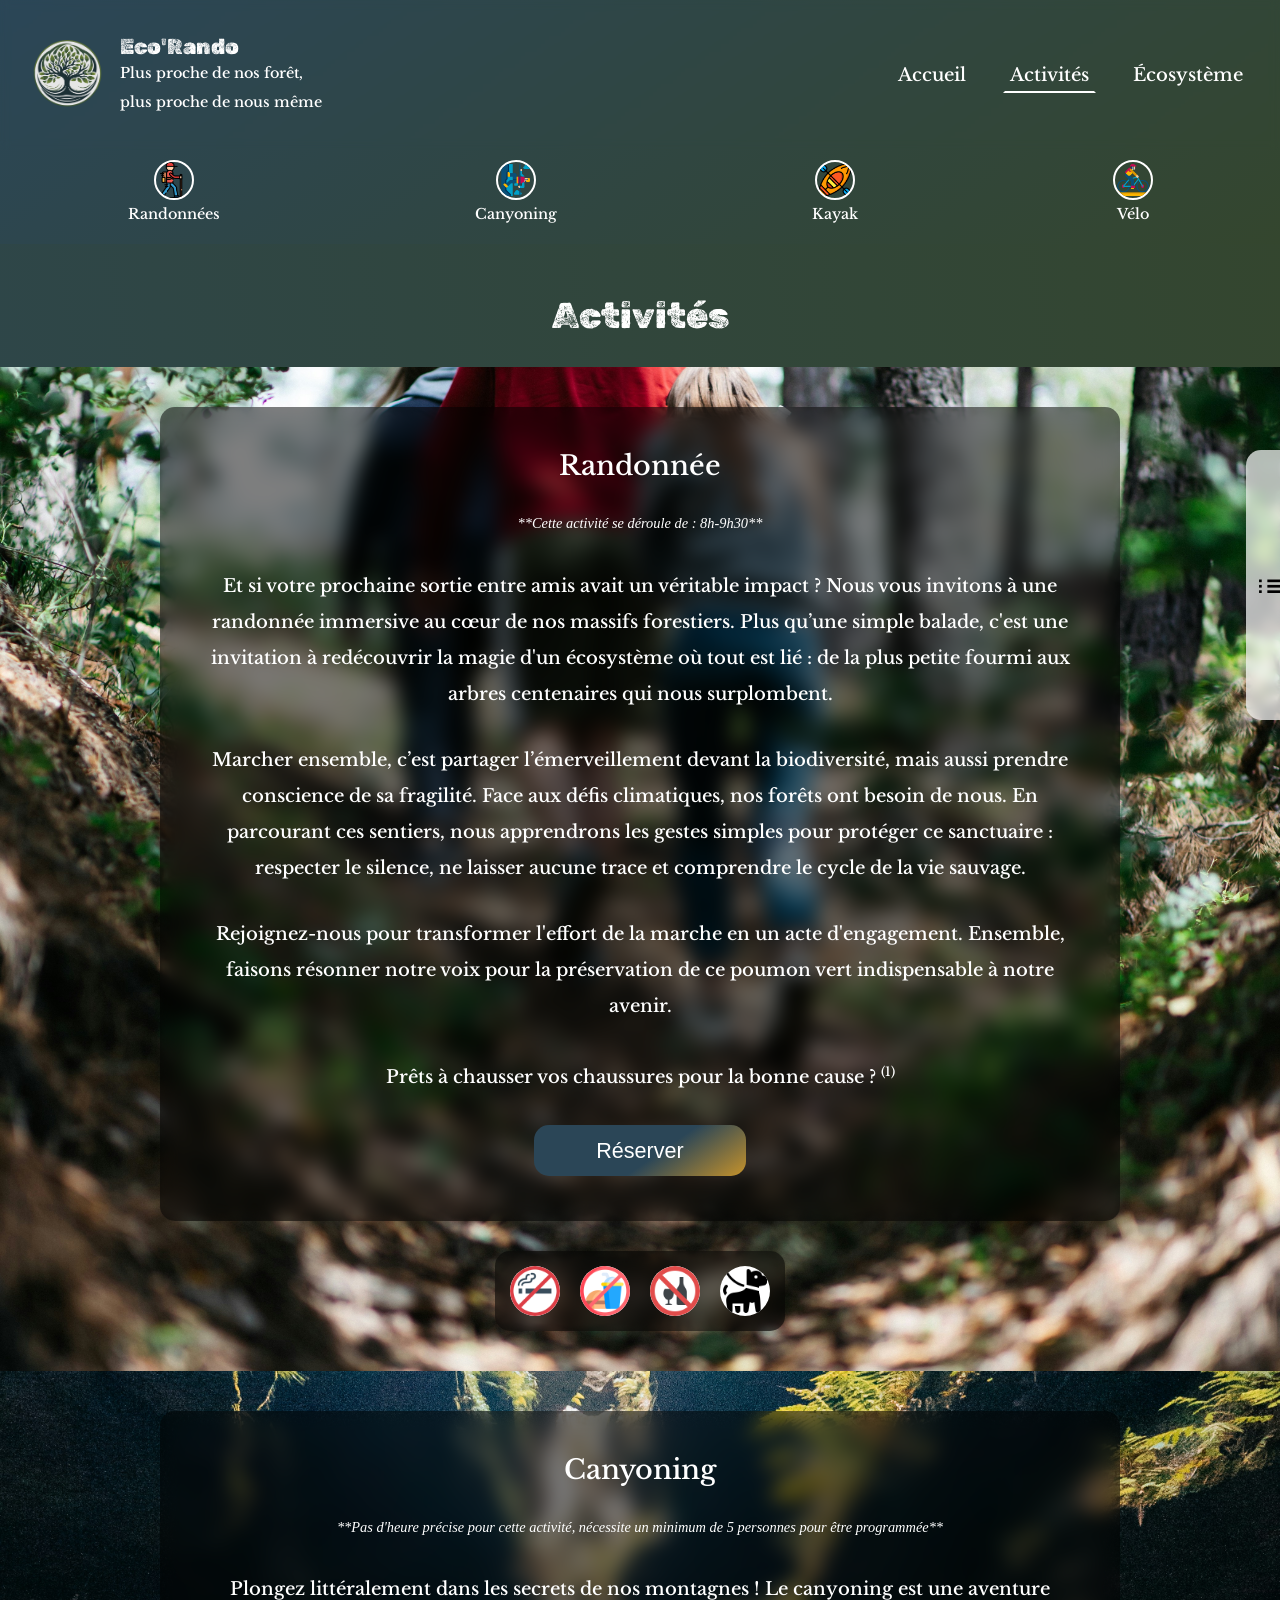
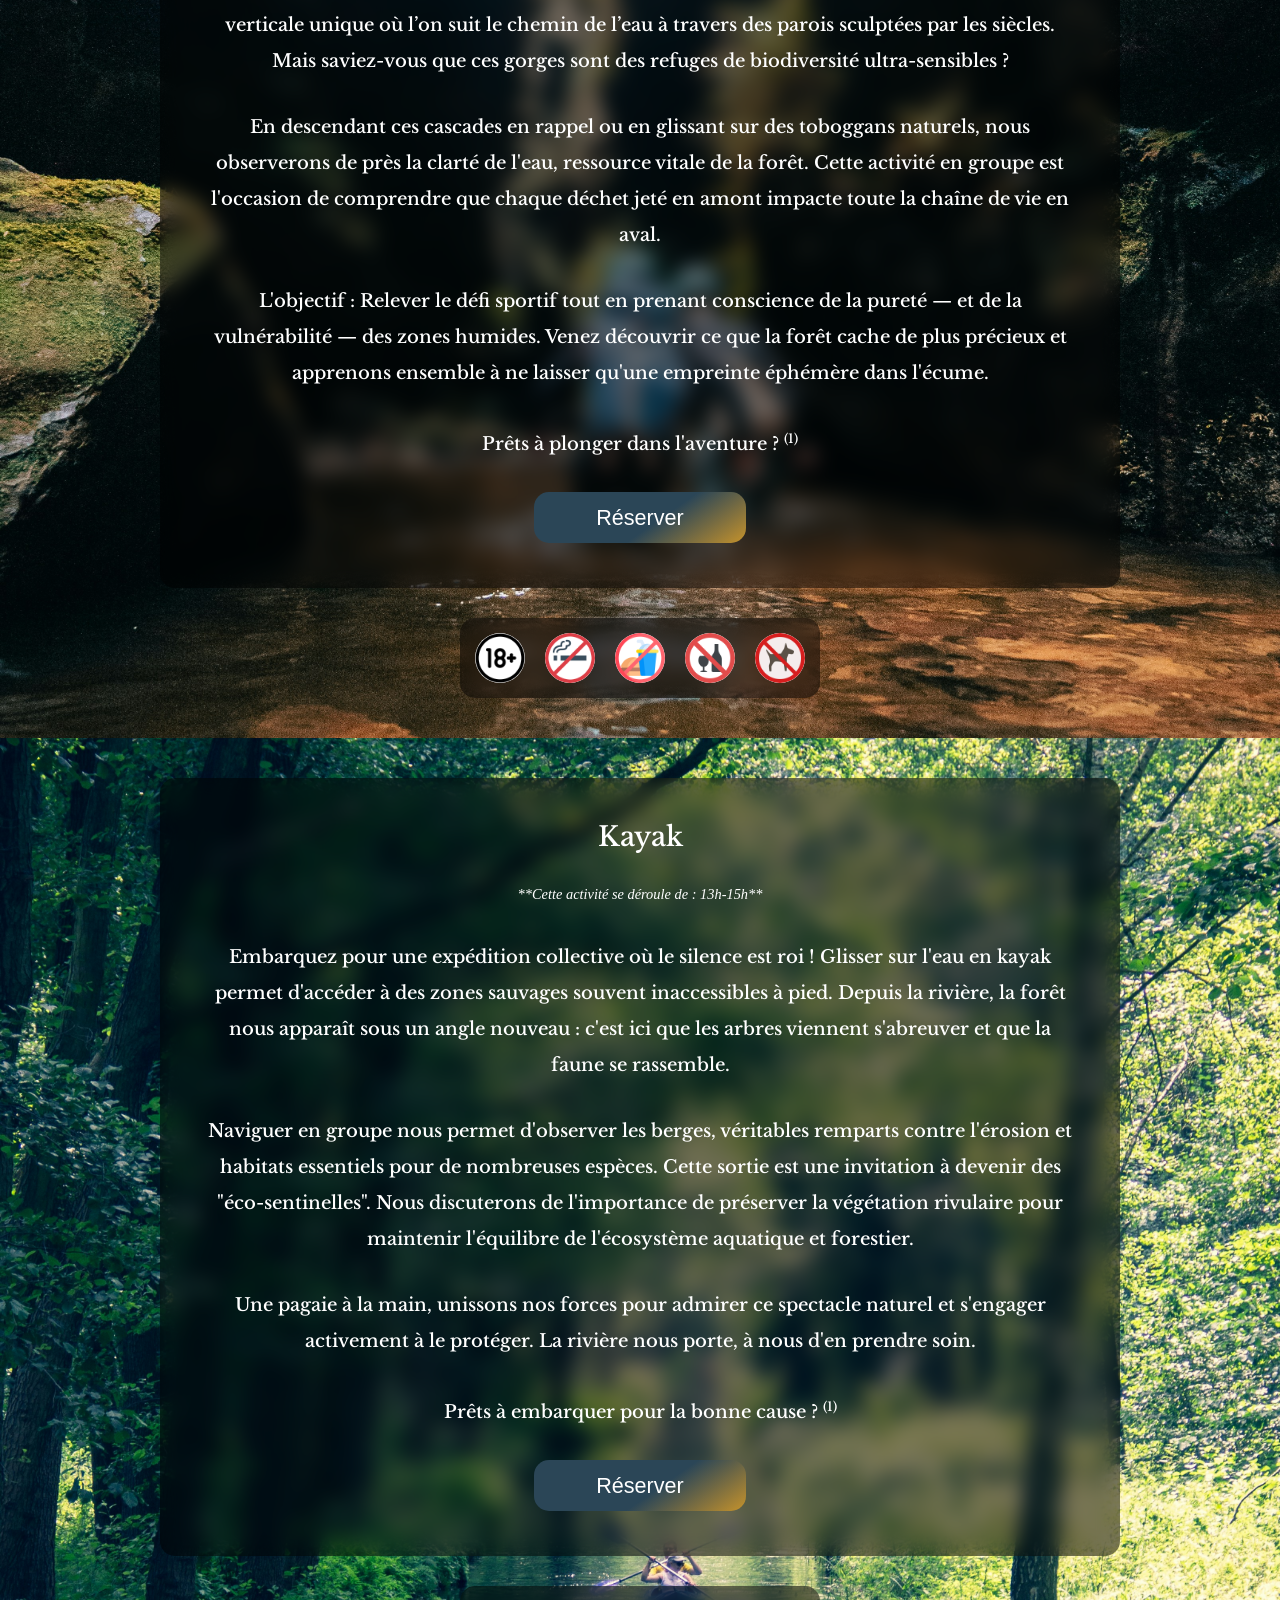
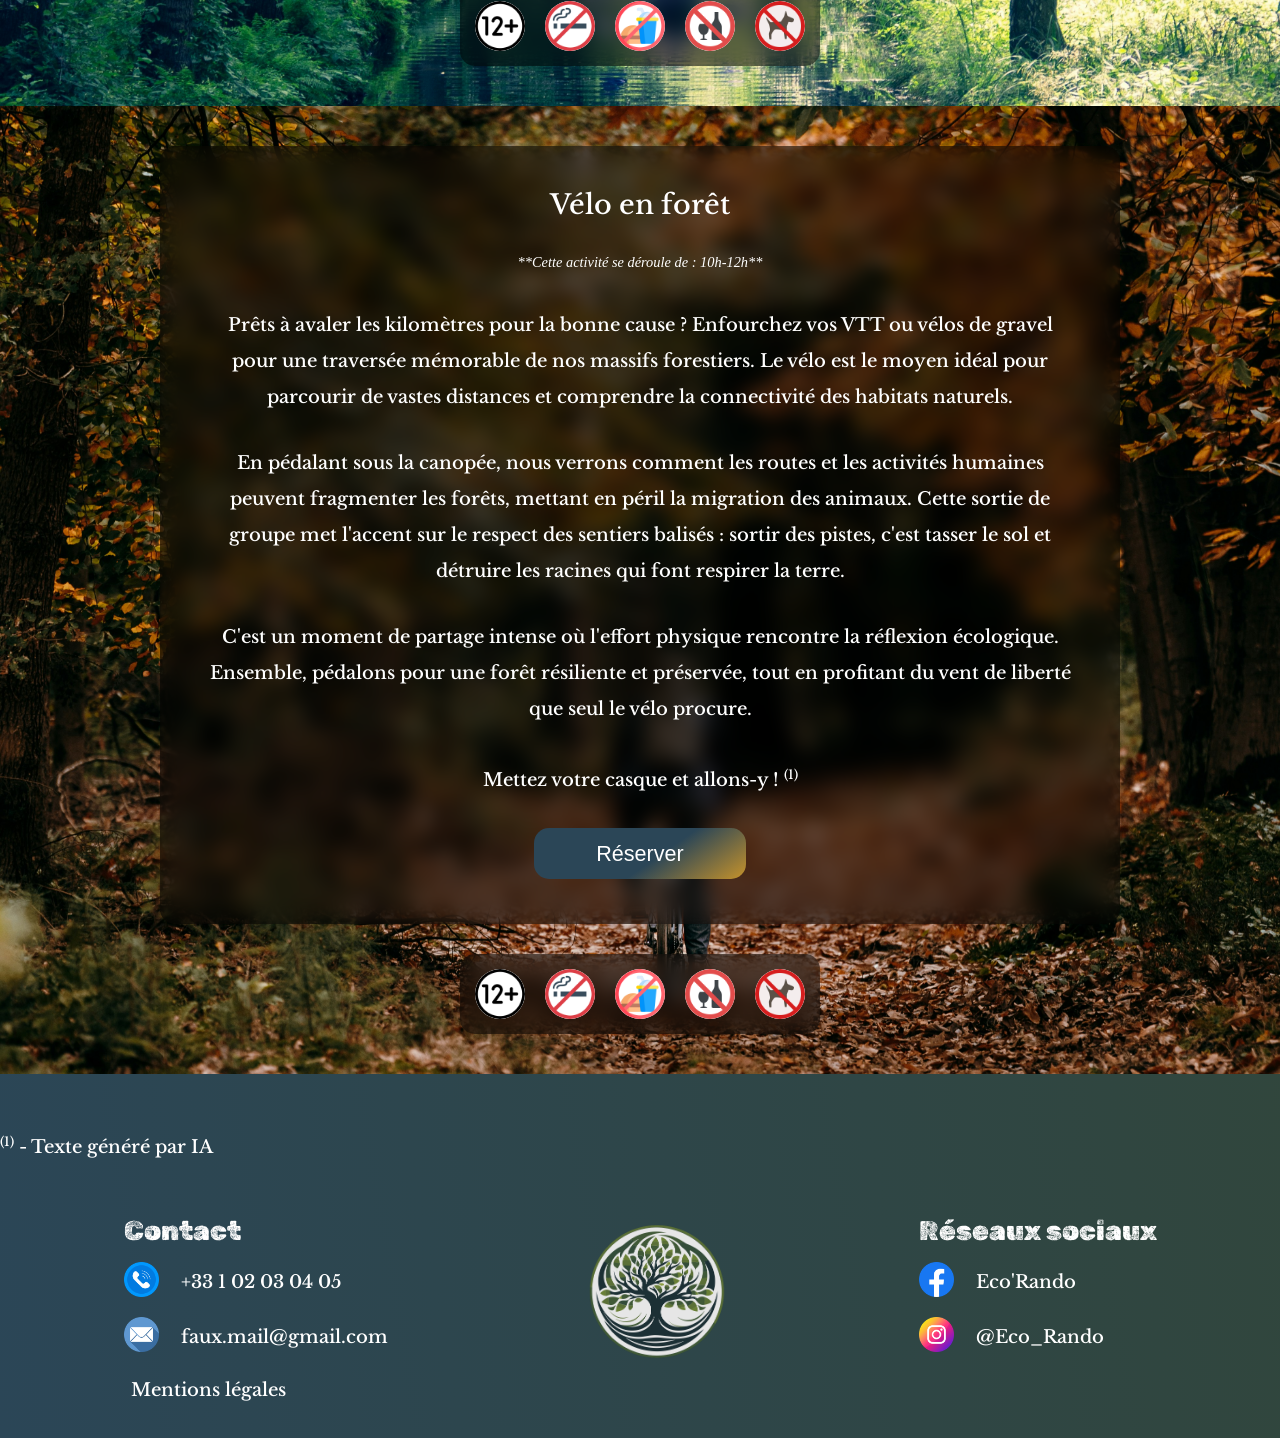
==== commit 749416ce: "mention legale" ====
--- a/pages/activite.html
+++ b/pages/activite.html
@@ -503,6 +503,39 @@
                             <a href="https://www.mma.fr" target="_blank" class="btn">Ilana</a>
                             <a href="https://www.espritjeu.com/jeux-de-strategie/cluedo.html?srsltid=AfmBOorwrepINCDK5P5YfbgAwP4-fj6K03Bi5fVCnfO4RjfojUJHM7Mh" target="_blank" class="btn">Élise</a>
                         </nav>
+                        <ul>
+                            <h3>Un merci pour les créateurs de contenus :</h3>
+                            <h4>logos & images : </h4>
+                            <h5><a href="https://www.flaticon.com/fr/" class="btn-text-white underline">Flaticon :</a></h5>
+                            <li>Freepik,</li>
+                            <li>Laisa Islam,</li>
+                            <li>ADI_ICONS,</li>
+                            <li>Chattapat,</li>
+                            <li>Flat Icons,</li>
+                            <li>Vectors,</li>
+                            <li>Smashicon,</li>
+                            <li>Gowi,</li>
+                            <li>Paul J.,</li>
+                            <li>Altop7,</li>
+                            <li>Ayub Irawan,</li>
+                            <li>Smalllikeart,</li>
+                            <li>Vector Market,</li>
+                            <li>Roundicons,</li>
+                            <h5><a href="https://pixabay.com/fr/" class="btn-text-white underline">Pixabay :</a></h5>
+                            <li>Mickeylit,</li>
+                            <h5><a href="https://unsplash.com/fr" class="btn-text-white underline">Unsplash :</a></h5>
+                            <li>Josh Fotheringham,</li>
+                            <li>Philippe Oursel,</li>
+                            <li>Yevhenii Dubrovskyi,</li>
+                            <li>Jorgen Hendriksen,</li>
+                            <li>Sebastian Unrau,</li>
+                            <li>Mark Duffel,</li>
+                            <li>Ivan Bandura,</li>
+                            <li>Gaurav Patil,</li>
+                            <h4>video : </h4>
+                            <h5><a href="https://pixabay.com/fr/" class="btn-text-white underline">Pixabay :</a></h5>
+                            <li>Matthias_Groeneveld,</li>
+                        </ul>
                     </div>
                 </div>
             </div>
--- a/css/style.css
+++ b/css/style.css
@@ -42,6 +42,18 @@
     font-weight: 300;
 }
 
+h3{
+    font-size: 1.5em;
+}
+
+h4{
+    font-size: 1.3em;
+}
+
+h5{
+    font-size: 1.2em;
+}
+
 a{
     text-decoration: none;
 }
@@ -56,6 +68,11 @@
 
 p{
     line-height: 2em;
+}
+
+ul li{
+    list-style: none;
+    margin: 20px 0 20px 30px;
 }
 
 .section-title{
--- a/css/activite/activite.css
+++ b/css/activite/activite.css
@@ -248,7 +248,7 @@
     right: 5%;
     z-index: 999;
     transition: opacity 200ms;
-    /* visibility: hidden; */
+    visibility: hidden;
     opacity: 0;
     height: 120px;
     width: 250px;
@@ -268,7 +268,7 @@
     width: 100%;
     padding: 5px;
 
-    background-color: #242424;
+    background-color: #c2ffbd;
 
     position: relative;
 
@@ -282,7 +282,8 @@
 
 .modal-resa-accepted p{
     color: green;
-    width: 80%;
+    width: 70%;
+    margin-right: 15px;
     font-size: 0.8em;
     text-align: center;
 }
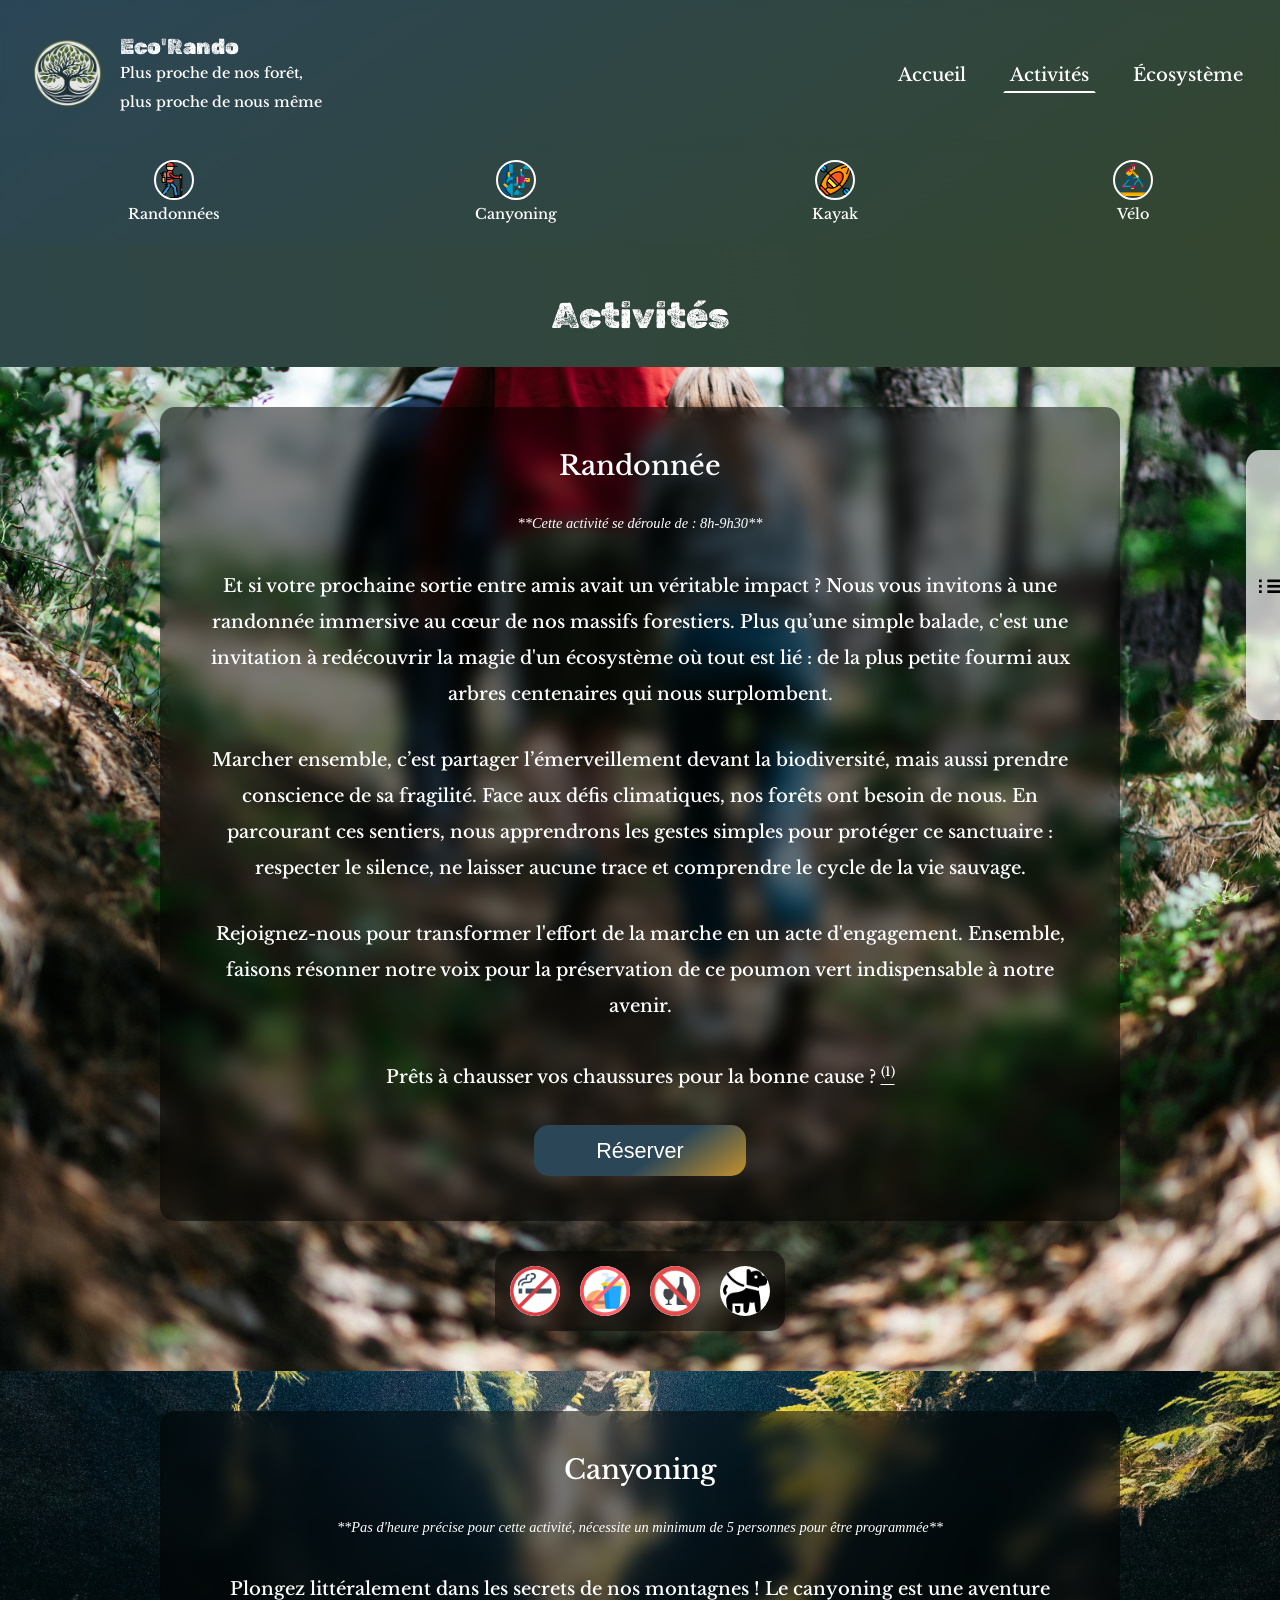
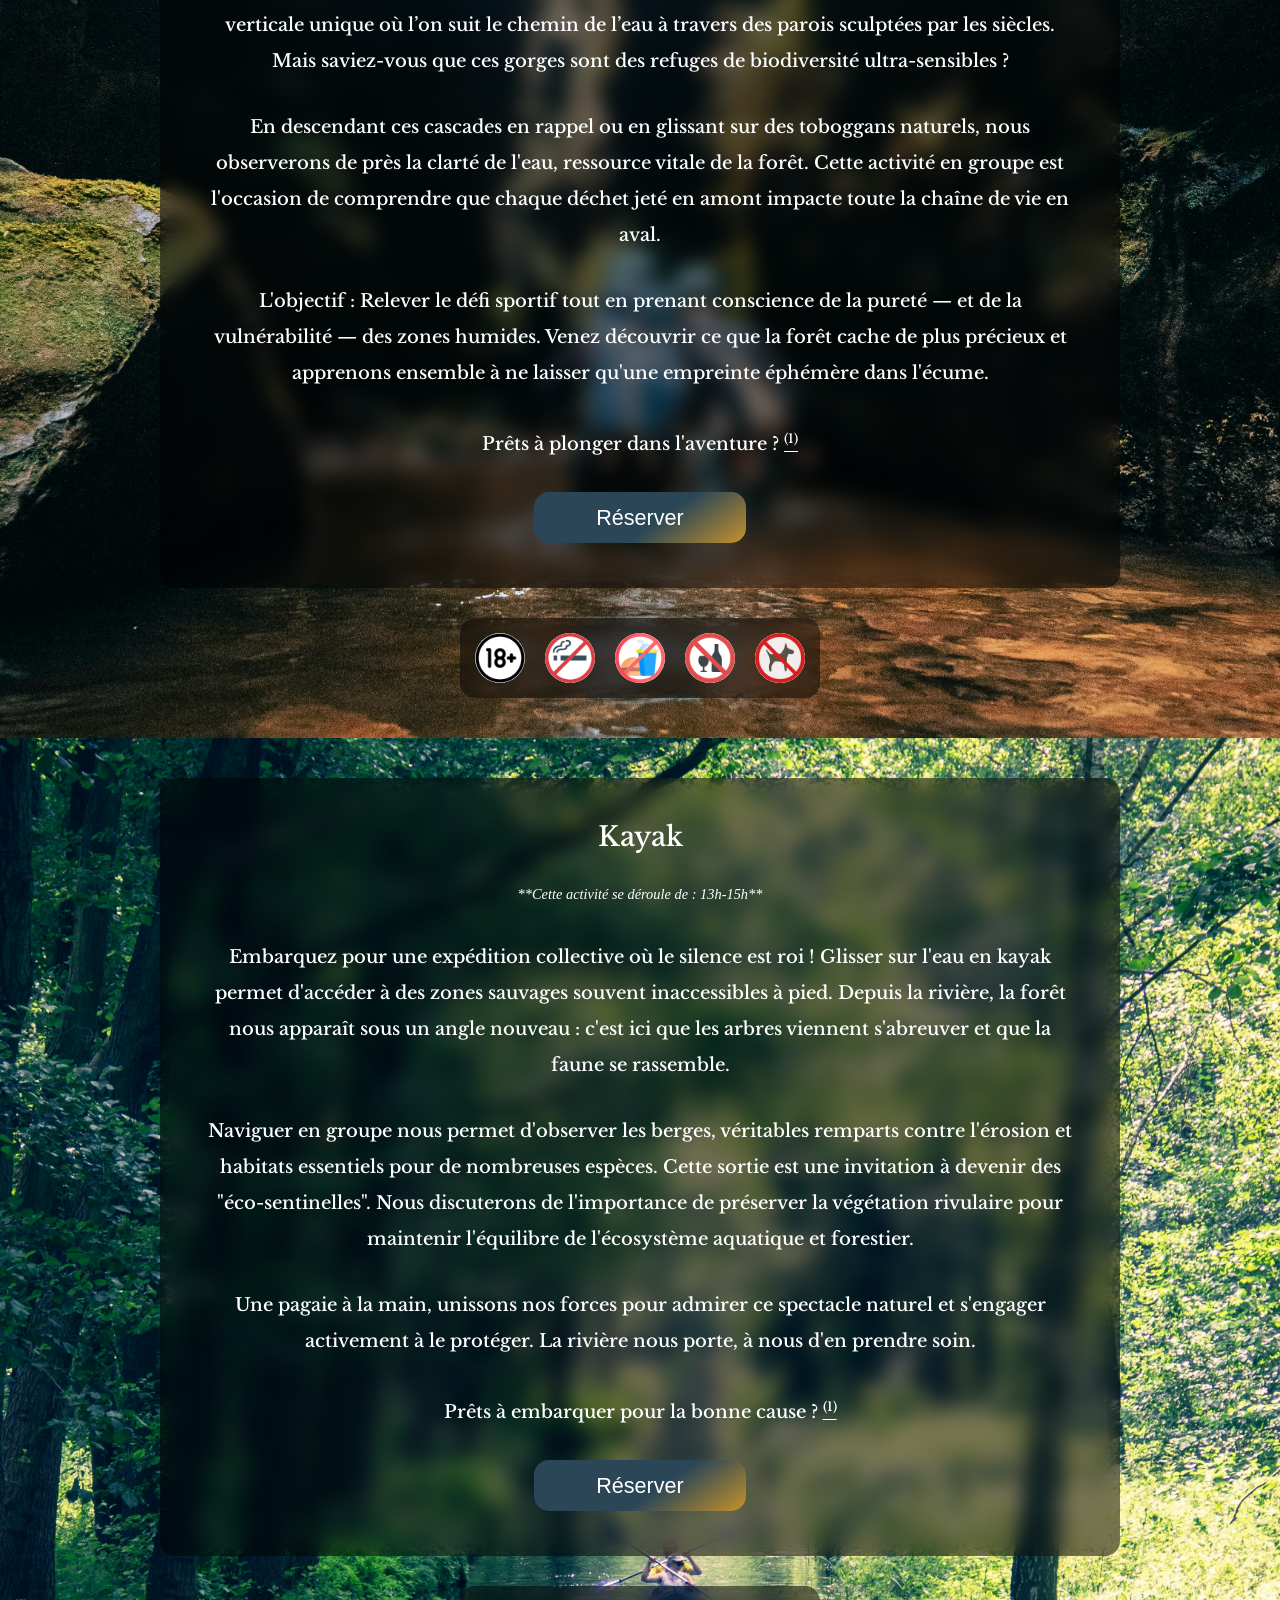
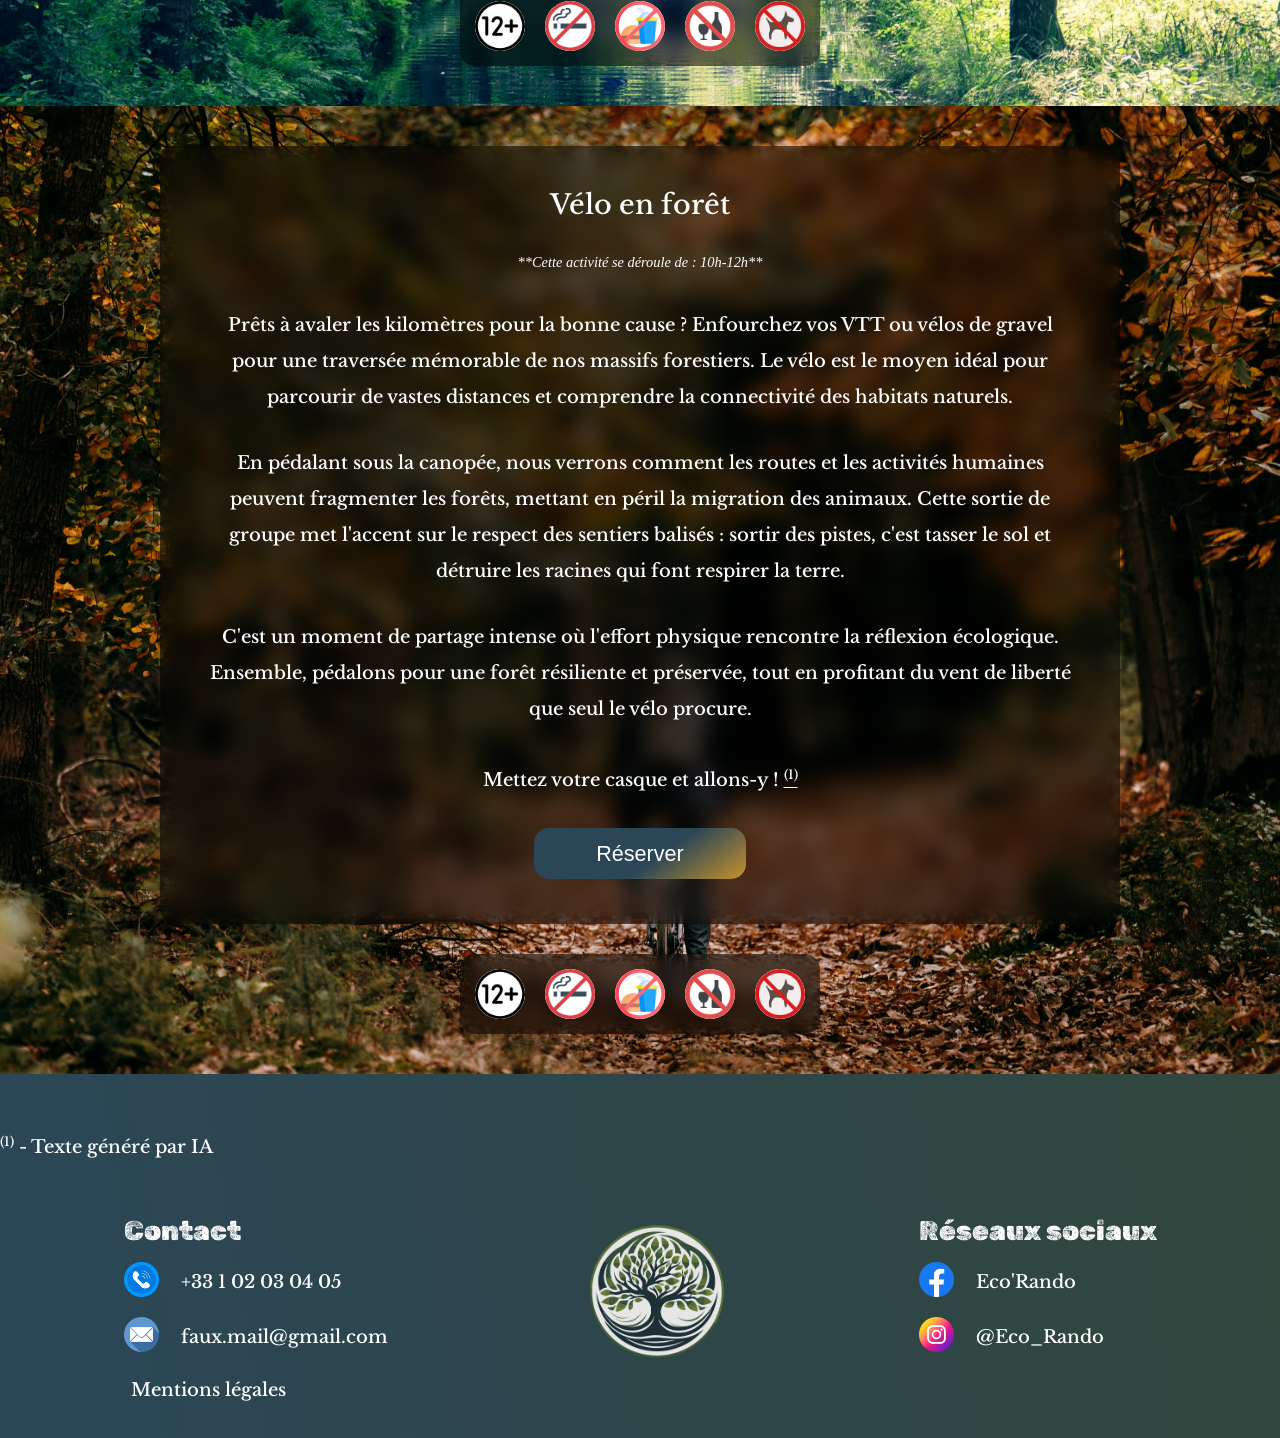
==== commit b74f2c41: "link to exposant" ====
--- a/pages/activite.html
+++ b/pages/activite.html
@@ -26,7 +26,7 @@
                 <p>Plus proche de nos forêt, <br>plus proche de nous même</p>
             </div>
         </div>
-        <label for="burger-menu-input">☰</label>
+        <label for="burger-menu-input" class="burger-label">☰</label>
         <input type="checkbox" id="burger-menu-input" />
         <nav class="header-nav">
             <div class="burger-menu-items">
@@ -89,7 +89,7 @@
                     Rejoignez-nous pour transformer l'effort de la marche en un acte d'engagement. Ensemble, faisons résonner notre voix pour la préservation de ce poumon vert indispensable à notre avenir.
                 </p>
                 <p>
-                    Prêts à chausser vos chaussures pour la bonne cause ? <sup>(1)</sup> 
+                    Prêts à chausser vos chaussures pour la bonne cause ? <a href="#exposant-1" class="underline"><sup>(1)</sup></a> 
                 </p>
                 <div class="lien">
                     <!-- A modal as a reminder about restriction -->
@@ -118,7 +118,7 @@
                     L'objectif : Relever le défi sportif tout en prenant conscience de la pureté — et de la vulnérabilité — des zones humides. Venez découvrir ce que la forêt cache de plus précieux et apprenons ensemble à ne laisser qu'une empreinte éphémère dans l'écume.
                 </p>
                 <p>
-                    Prêts à plonger dans l'aventure ? <sup>(1)</sup> 
+                    Prêts à plonger dans l'aventure ? <a href="#exposant-1" class="underline"><sup>(1)</sup></a> 
                 </p>
                 <div class="lien">
                     <!-- A modal as a reminder about restriction -->
@@ -148,7 +148,7 @@
                     Une pagaie à la main, unissons nos forces pour admirer ce spectacle naturel et s'engager activement à le protéger. La rivière nous porte, à nous d'en prendre soin.
                 </p>
                 <p>
-                    Prêts à embarquer pour la bonne cause ? <sup>(1)</sup> 
+                    Prêts à embarquer pour la bonne cause ? <a href="#exposant-1" class="underline"><sup>(1)</sup></a>
                 </p>
                 <div class="lien">
                     <!-- A modal as a reminder about restriction -->
@@ -178,7 +178,7 @@
                     C'est un moment de partage intense où l'effort physique rencontre la réflexion écologique. Ensemble, pédalons pour une forêt résiliente et préservée, tout en profitant du vent de liberté que seul le vélo procure.
                 </p>
                 <p>
-                    Mettez votre casque et allons-y ! <sup>(1)</sup> 
+                    Mettez votre casque et allons-y ! <a href="#exposant-1" class="underline"><sup>(1)</sup></a>
                 </p>
                 <div class="lien">
                     <!-- A modal as a reminder about restriction -->
@@ -502,6 +502,7 @@
                             <a href="https://festifeurs.wixsite.com/festifeurs" target="_blank" class="btn">Florian</a>
                             <a href="https://www.mma.fr" target="_blank" class="btn">Ilana</a>
                             <a href="https://www.espritjeu.com/jeux-de-strategie/cluedo.html?srsltid=AfmBOorwrepINCDK5P5YfbgAwP4-fj6K03Bi5fVCnfO4RjfojUJHM7Mh" target="_blank" class="btn">Élise</a>
+                            <a href="https://asnook-gh.github.io/b-tech-final-project/site/index.html" target="_blank" class="btn">Andrew</a>
                         </nav>
                         <ul>
                             <h3>Un merci pour les créateurs de contenus :</h3>
@@ -542,7 +543,7 @@
         </div>
     </main>
     
-    <p class="text-start"><sup>(1)</sup> - Texte généré par IA</p>
+    <p class="text-start"><sup id="exposant-1">(1)</sup> - Texte généré par IA</p>
     
     <!-- FOOTER -->
     <footer class="footer pt-50">
